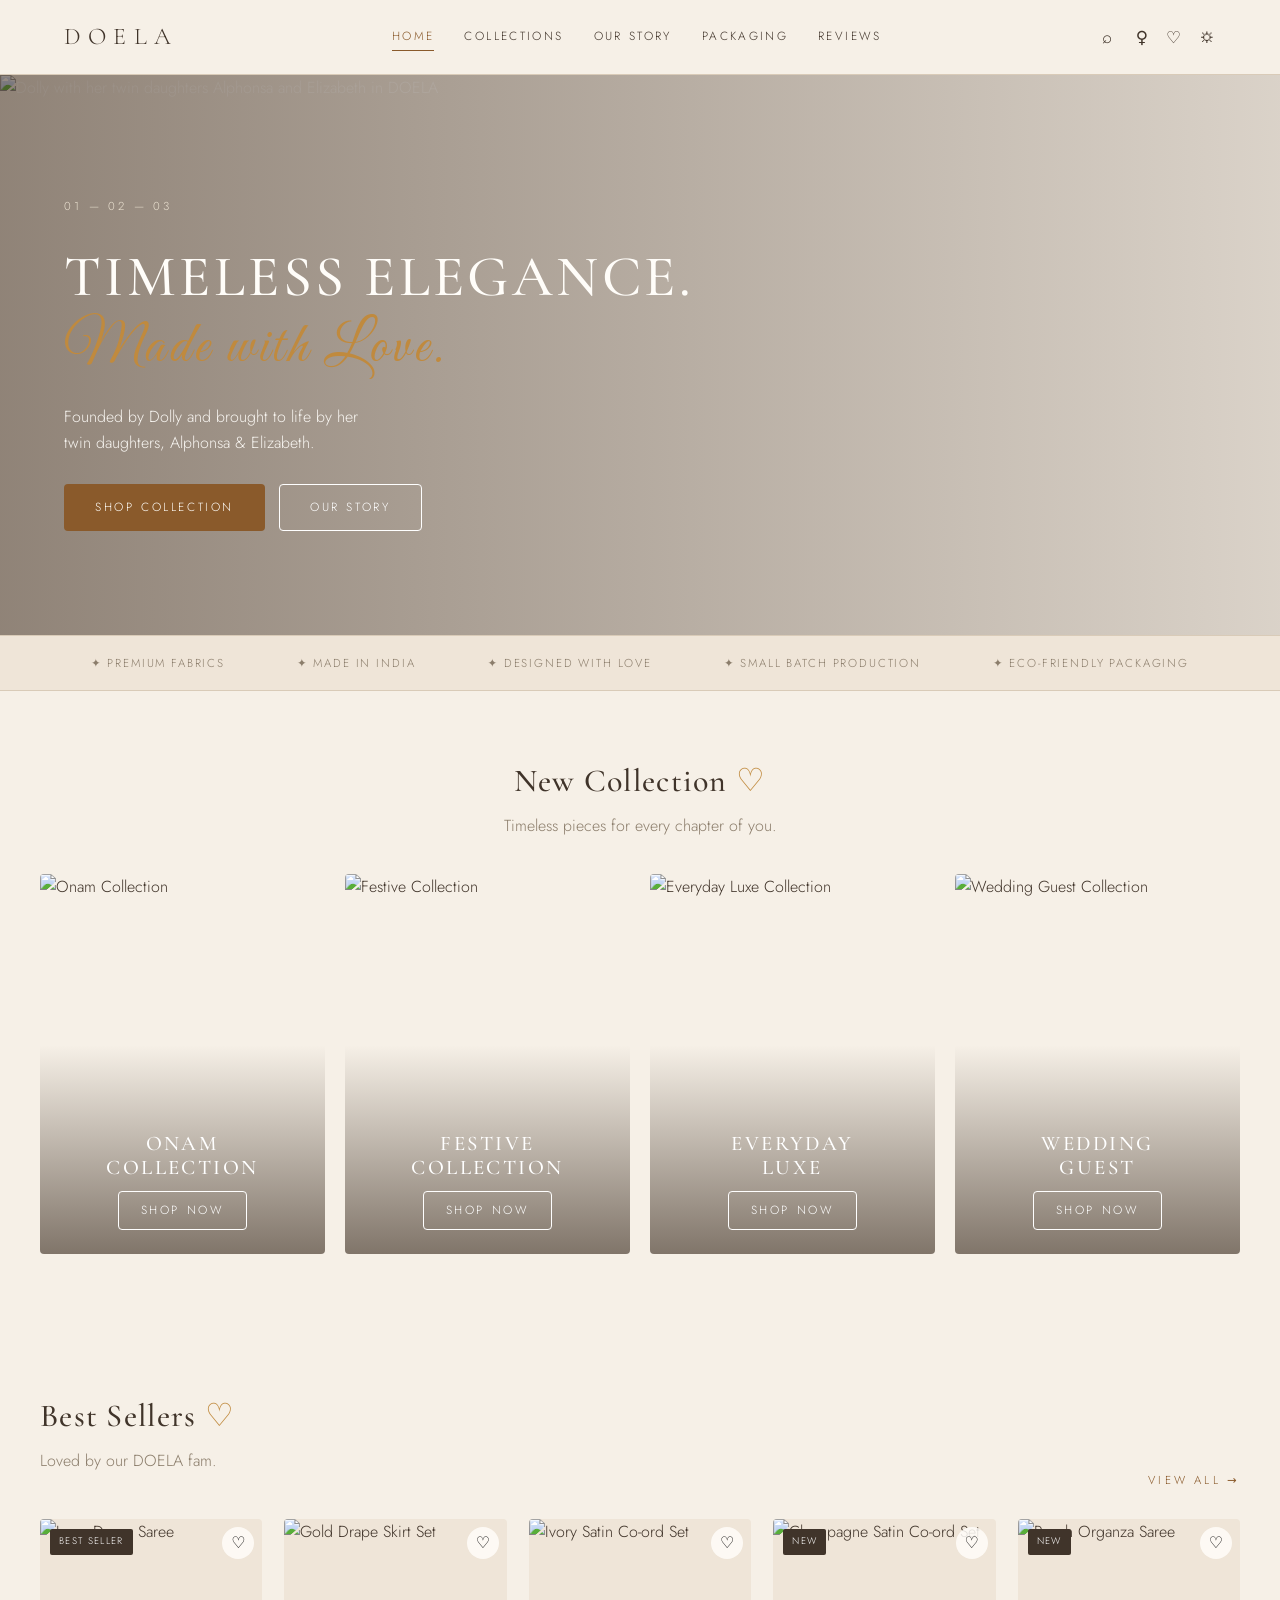
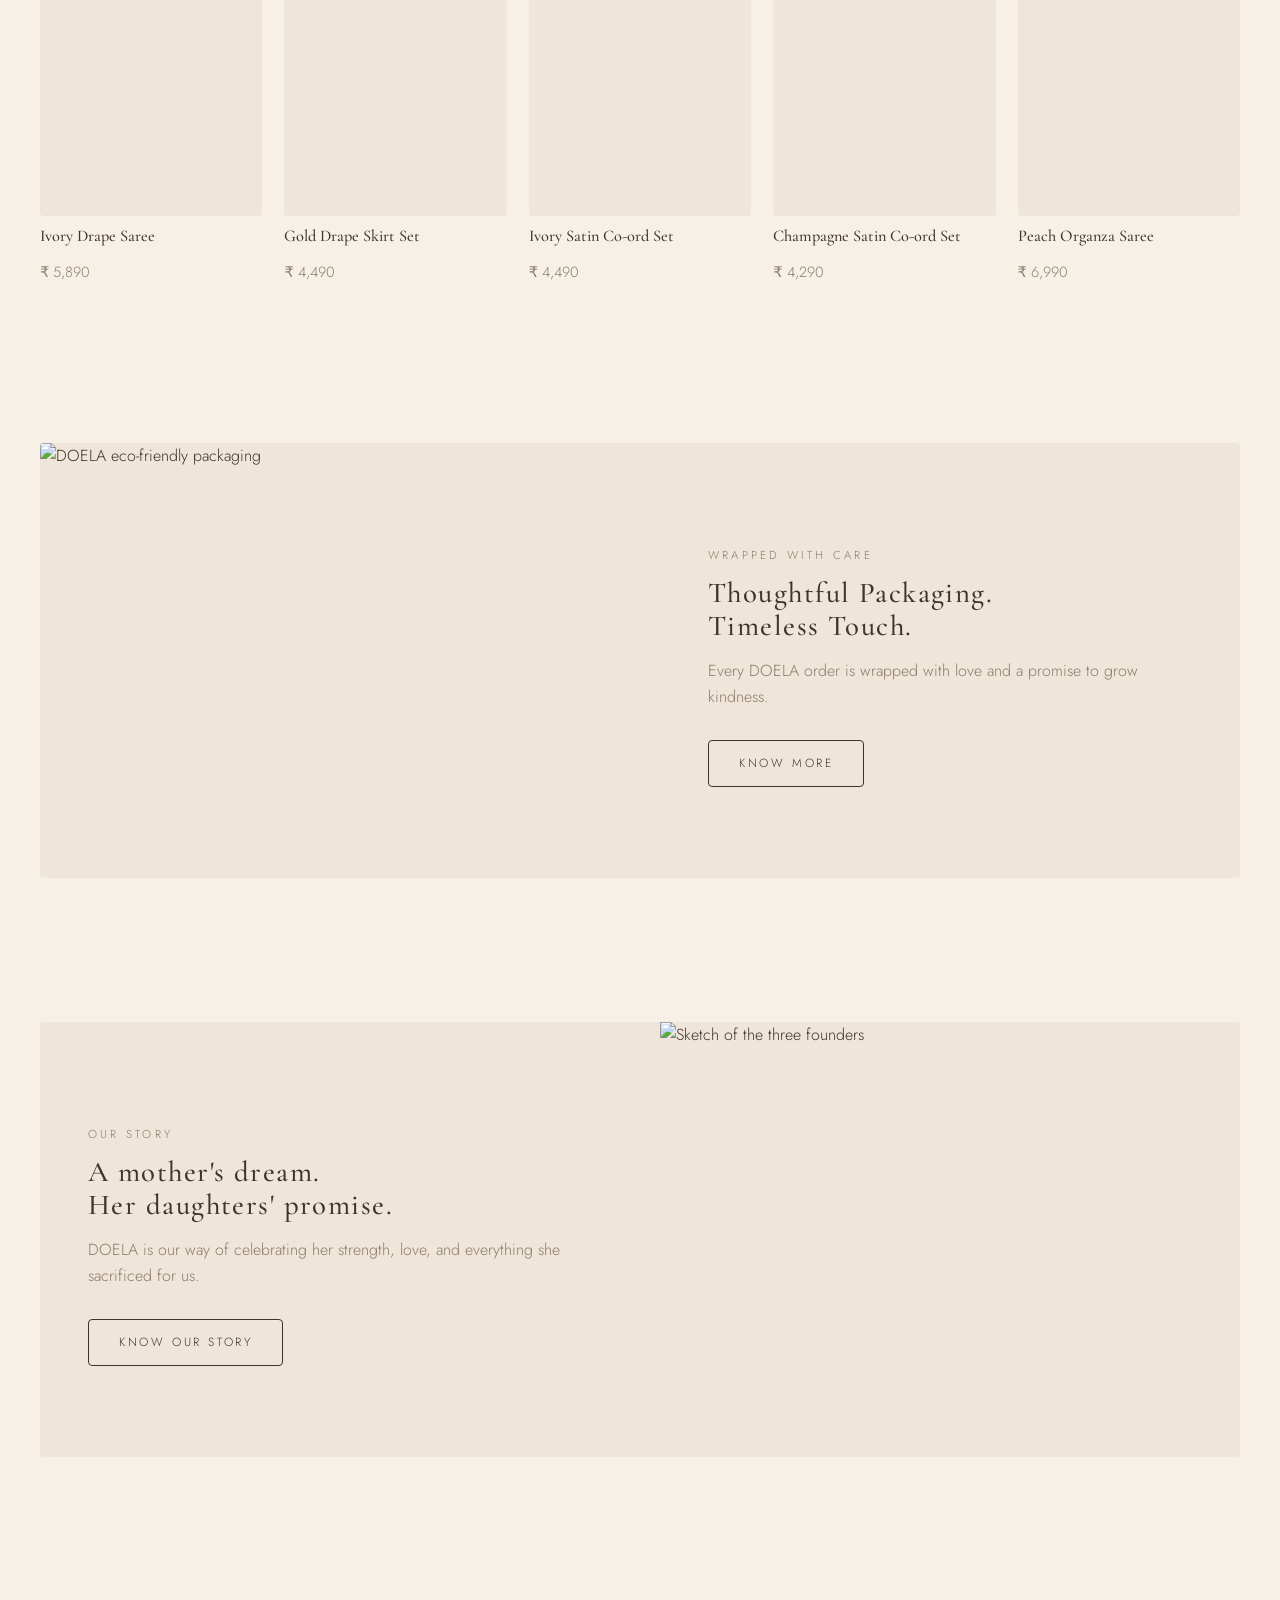
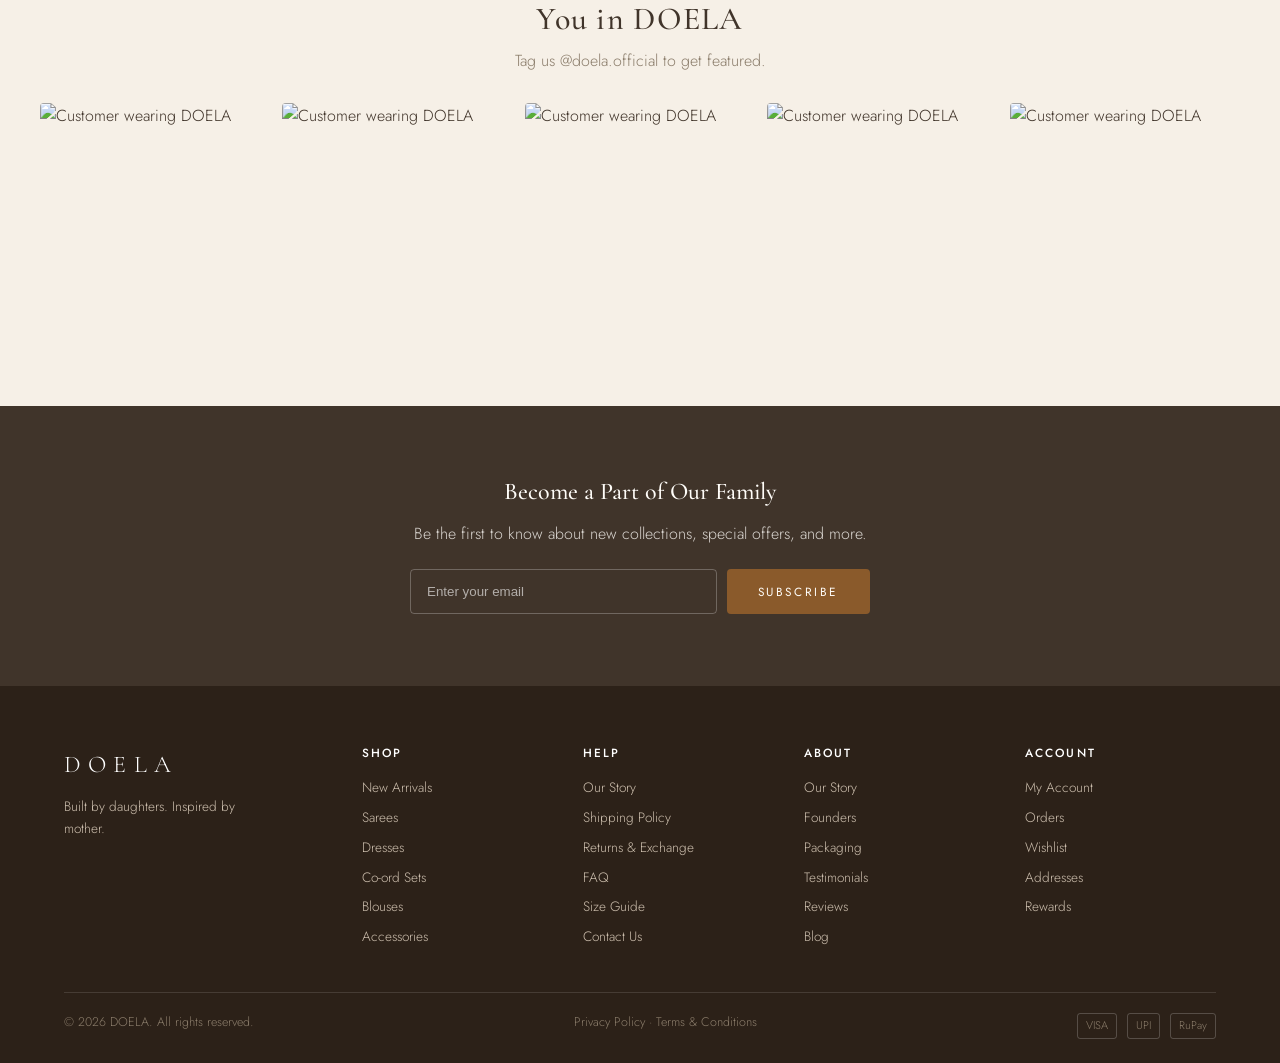
==== index.html @ 6ee06f78 "Add files via upload" ====
<!DOCTYPE html>
<html lang="en">
<head>
  <meta charset="UTF-8">
  <meta name="viewport" content="width=device-width, initial-scale=1.0">
  <title>DOELA — Timeless Elegance, Made with Love</title>
  <meta name="description" content="DOELA — timeless Indian ethnic wear, founded by Dolly and brought to life by her twin daughters. Premium fabrics, made in India, designed with love.">

  <link rel="preconnect" href="https://fonts.googleapis.com">
  <link rel="preconnect" href="https://fonts.gstatic.com" crossorigin>
  <link href="https://fonts.googleapis.com/css2?family=Cormorant+Garamond:wght@400;500;600&family=Great+Vibes&family=Jost:wght@300;400;500&display=swap" rel="stylesheet">

  <link rel="stylesheet" href="css/style.css">
</head>
<body>

  <!-- ============ HEADER ============ -->
  <header class="site-header">
    <div class="header-inner">
      <a href="index.html" class="logo">DOELA</a>

      <nav class="main-nav" id="mainNav">
        <a href="index.html" class="active">Home</a>
        <a href="collections.html">Collections</a>
        <a href="our-story.html">Our Story</a>
        <a href="packaging.html">Packaging</a>
        <a href="reviews.html">Reviews</a>
      </nav>

      <div class="header-icons">
        <button class="icon-btn" data-open-search aria-label="Search">⌕</button>
        <a href="#" class="icon-btn" aria-label="Account">♀</a>
        <a href="collections.html" class="icon-btn" aria-label="Wishlist">♡<span class="badge-count" id="wishCount">0</span></a>
        <a href="cart.html" class="icon-btn" aria-label="Cart">⛭<span class="badge-count" id="cartCount">0</span></a>
      </div>

      <button class="hamburger" id="hamburger" aria-label="Menu" aria-expanded="false">☰</button>
    </div>
  </header>

  <!-- ============ SEARCH OVERLAY ============ -->
  <div class="search-overlay" id="searchOverlay">
    <button class="search-close" aria-label="Close search">✕</button>
    <div class="search-box">
      <input type="search" placeholder="Search sarees, co-ords, dresses…" aria-label="Search products">
      <div class="search-results"></div>
    </div>
  </div>

  <main>
    <!-- ============ HERO ============ -->
    <section class="hero">
      <img class="hero-bg" src="images/hero/family.webp" alt="Dolly with her twin daughters Alphonsa and Elizabeth in DOELA">
      <div class="hero-content">
        <p class="eyebrow" style="color:#f3ead9">01 — 02 — 03</p>
        <h1>TIMELESS ELEGANCE.<br><span class="script">Made with Love.</span></h1>
        <p>Founded by Dolly and brought to life by her twin daughters, Alphonsa &amp; Elizabeth.</p>
        <div class="btn-row">
          <a href="collections.html" class="btn btn-primary">Shop Collection</a>
          <a href="our-story.html" class="btn btn-outline" style="color:#fff;border-color:#fff">Our Story</a>
        </div>
      </div>
    </section>

    <!-- ============ TRUST STRIP ============ -->
    <div class="trust-strip">
      <div class="container">
        <span class="trust-item">✦ Premium Fabrics</span>
        <span class="trust-item">✦ Made in India</span>
        <span class="trust-item">✦ Designed with Love</span>
        <span class="trust-item">✦ Small Batch Production</span>
        <span class="trust-item">✦ Eco-friendly Packaging</span>
      </div>
    </div>

    <!-- ============ NEW COLLECTION (4 cards) ============ -->
    <section class="section container">
      <h2 class="section-title">New Collection <span class="script">♡</span></h2>
      <p class="section-sub">Timeless pieces for every chapter of you.</p>

      <div class="collection-grid" style="margin-top:36px">
        <a class="collection-card" href="collections.html?cat=sarees">
          <img src="images/collections/onam.webp" alt="Onam Collection" loading="lazy">
          <div class="overlay"><h3>ONAM<br>COLLECTION</h3><span class="btn btn-outline" style="color:#fff;border-color:#fff;padding:9px 22px">Shop Now</span></div>
        </a>
        <a class="collection-card" href="collections.html?cat=dresses">
          <img src="images/collections/festive.webp" alt="Festive Collection" loading="lazy">
          <div class="overlay"><h3>FESTIVE<br>COLLECTION</h3><span class="btn btn-outline" style="color:#fff;border-color:#fff;padding:9px 22px">Shop Now</span></div>
        </a>
        <a class="collection-card" href="collections.html?cat=co-ord-sets">
          <img src="images/collections/everyday.webp" alt="Everyday Luxe Collection" loading="lazy">
          <div class="overlay"><h3>EVERYDAY<br>LUXE</h3><span class="btn btn-outline" style="color:#fff;border-color:#fff;padding:9px 22px">Shop Now</span></div>
        </a>
        <a class="collection-card" href="collections.html?cat=sarees">
          <img src="images/collections/wedding.webp" alt="Wedding Guest Collection" loading="lazy">
          <div class="overlay"><h3>WEDDING<br>GUEST</h3><span class="btn btn-outline" style="color:#fff;border-color:#fff;padding:9px 22px">Shop Now</span></div>
        </a>
      </div>
    </section>

    <!-- ============ BEST SELLERS (filled from PRODUCTS) ============ -->
    <section class="section container">
      <div style="display:flex;justify-content:space-between;align-items:flex-end;flex-wrap:wrap;gap:12px">
        <div>
          <h2 class="section-title" style="text-align:left">Best Sellers <span class="script">♡</span></h2>
          <p class="section-sub" style="text-align:left">Loved by our DOELA fam.</p>
        </div>
        <a href="collections.html" class="eyebrow" style="color:var(--brown)">View All →</a>
      </div>

      <div class="product-grid" id="bestSellers" style="margin-top:30px"><!-- filled by script below --></div>
    </section>

    <!-- ============ PACKAGING BANNER ============ -->
    <section class="section container">
      <div class="banner">
        <img src="images/story/packaging.webp" alt="DOELA eco-friendly packaging" loading="lazy">
        <div class="copy">
          <p class="eyebrow">Wrapped with care</p>
          <h2>Thoughtful Packaging.<br>Timeless Touch.</h2>
          <p style="color:var(--muted)">Every DOELA order is wrapped with love and a promise to grow kindness.</p>
          <a href="packaging.html" class="btn btn-outline" style="margin-top:14px">Know More</a>
        </div>
      </div>
    </section>

    <!-- ============ STORY TEASER ============ -->
    <section class="section container">
      <div class="banner" style="direction:rtl">
        <img src="images/story/founders-sketch.webp" alt="Sketch of the three founders" loading="lazy" style="direction:ltr">
        <div class="copy" style="direction:ltr">
          <p class="eyebrow">Our Story</p>
          <h2>A mother's dream.<br>Her daughters' promise.</h2>
          <p style="color:var(--muted)">DOELA is our way of celebrating her strength, love, and everything she sacrificed for us.</p>
          <a href="our-story.html" class="btn btn-outline" style="margin-top:14px">Know Our Story</a>
        </div>
      </div>
    </section>

    <!-- ============ UGC ROW ============ -->
    <section class="section container">
      <h2 class="section-title">You in DOELA</h2>
      <p class="section-sub">Tag us @doela.official to get featured.</p>
      <div class="ugc-row" style="margin-top:30px">
        <img src="images/ugc/1.webp" alt="Customer wearing DOELA" loading="lazy">
        <img src="images/ugc/2.webp" alt="Customer wearing DOELA" loading="lazy">
        <img src="images/ugc/3.webp" alt="Customer wearing DOELA" loading="lazy">
        <img src="images/ugc/4.webp" alt="Customer wearing DOELA" loading="lazy">
        <img src="images/ugc/5.webp" alt="Customer wearing DOELA" loading="lazy">
      </div>
    </section>

    <!-- ============ NEWSLETTER ============ -->
    <section class="newsletter section">
      <div class="container">
        <h2>Become a Part of Our Family</h2>
        <p style="opacity:.8">Be the first to know about new collections, special offers, and more.</p>
        <!-- Static-friendly: posts to Formspree's server, not yours. Replace YOUR_FORM_ID. -->
        <form action="https://formspree.io/f/YOUR_FORM_ID" method="POST">
          <input type="email" name="email" placeholder="Enter your email" required aria-label="Email address">
          <input type="hidden" name="_subject" value="New DOELA subscriber">
          <button type="submit" class="btn btn-primary">Subscribe</button>
        </form>
      </div>
    </section>
  </main>

  <!-- ============ FOOTER ============ -->
  <footer class="site-footer">
    <div class="container">
      <div class="footer-grid">
        <div class="footer-brand">
          <span class="logo">DOELA</span>
          <p style="margin-top:12px;font-size:.85rem;max-width:24ch">Built by daughters. Inspired by mother.</p>
        </div>
        <div>
          <h4>Shop</h4>
          <a href="collections.html">New Arrivals</a>
          <a href="collections.html?cat=sarees">Sarees</a>
          <a href="collections.html?cat=dresses">Dresses</a>
          <a href="collections.html?cat=co-ord-sets">Co-ord Sets</a>
          <a href="collections.html?cat=blouses">Blouses</a>
          <a href="collections.html?cat=accessories">Accessories</a>
        </div>
        <div>
          <h4>Help</h4>
          <a href="our-story.html">Our Story</a>
          <a href="packaging.html">Shipping Policy</a>
          <a href="#">Returns &amp; Exchange</a>
          <a href="#">FAQ</a>
          <a href="#">Size Guide</a>
          <a href="#">Contact Us</a>
        </div>
        <div>
          <h4>About</h4>
          <a href="our-story.html">Our Story</a>
          <a href="our-story.html">Founders</a>
          <a href="packaging.html">Packaging</a>
          <a href="#">Testimonials</a>
          <a href="reviews.html">Reviews</a>
          <a href="#">Blog</a>
        </div>
        <div>
          <h4>Account</h4>
          <a href="#">My Account</a>
          <a href="#">Orders</a>
          <a href="#">Wishlist</a>
          <a href="#">Addresses</a>
          <a href="#">Rewards</a>
        </div>
      </div>
      <div class="footer-bottom">
        <span>© 2026 DOELA. All rights reserved.</span>
        <span>Privacy Policy · Terms &amp; Conditions</span>
        <span class="pay-icons"><span>VISA</span><span>UPI</span><span>RuPay</span></span>
      </div>
    </div>
  </footer>

  <!-- ============ SCRIPTS (order matters: data -> utilities -> page) ============ -->
  <script defer src="js/store.js"></script>
  <script defer src="js/products.js"></script>
  <script defer src="js/main.js"></script>
  <script defer>
    /* Best Sellers: top 5 by review count, rendered into #bestSellers */
    document.addEventListener("DOMContentLoaded", () => {
      const wrap = document.getElementById("bestSellers");
      if (!wrap) return;

      const best = [...PRODUCTS].sort((a, b) => b.reviewCount - a.reviewCount).slice(0, 5);

      wrap.innerHTML = best.map(p => `
        <article class="card">
          <button class="wish" data-id="${p.id}" aria-label="Add to wishlist">♡</button>
          <a href="product.html?id=${p.id}">
            <div class="card-media">
              ${p.badge ? `<span class="badge">${p.badge}</span>` : ""}
              <img src="${p.img}" alt="${p.name}" loading="lazy">
            </div>
            <h3>${p.name}</h3>
            <p class="price">${formatPrice(p.price)}</p>
          </a>
        </article>`).join("");

      window.paintWishlistHearts();
    });
  </script>
</body>
</html>
---- css/style.css ----
/* ============================================================
   DOELA — stylesheet
   To rebrand: change only the :root values below.
   ============================================================ */

/* ---------- 1. Design tokens (edit these to change the whole look) ---------- */
:root{
  --bg:#f6f0e7;        /* page cream            */
  --panel:#efe5d8;     /* deeper cream          */
  --ink:#40342a;       /* near-black text       */
  --muted:#8b7d6b;     /* secondary text        */
  --brown:#8a5a2b;     /* primary button        */
  --brown-dark:#6f4620;/* button hover          */
  --gold:#c08a3e;      /* accent                */
  --line:#d9cbb8;      /* hairline borders      */
  --white:#fffdf9;

  --serif:"Cormorant Garamond", Georgia, serif;   /* headings        */
  --script:"Great Vibes", cursive;                /* "Made with Love"*/
  --sans:"Jost", system-ui, sans-serif;           /* body & labels   */

  --maxw:1200px;
  --radius:4px;
  --shadow:0 10px 30px rgba(64,52,42,.08);
}

/* ---------- 2. Reset & base ---------- */
*,*::before,*::after{ box-sizing:border-box; }
html{ scroll-behavior:smooth; }
body{
  margin:0; font-family:var(--sans); font-weight:300; color:var(--ink);
  background:var(--bg); line-height:1.6; -webkit-font-smoothing:antialiased;
}
img{ max-width:100%; display:block; }
a{ color:inherit; text-decoration:none; }
button{ font-family:inherit; cursor:pointer; }
h1,h2,h3,h4{ font-family:var(--serif); font-weight:500; line-height:1.15; margin:0 0 .4em; }
.container{ max-width:var(--maxw); margin-inline:auto; padding-inline:24px; }
.script{ font-family:var(--script); color:var(--gold); font-weight:400; }
.eyebrow{ font-size:.72rem; letter-spacing:.28em; text-transform:uppercase; color:var(--muted); }
.section{ padding:72px 0; }
.section-title{ text-align:center; font-size:2rem; letter-spacing:.04em; }
.section-sub{ text-align:center; color:var(--muted); margin-top:-.2em; }

/* ---------- 3. Buttons ---------- */
.btn{
  display:inline-block; border:1px solid transparent; border-radius:var(--radius);
  padding:13px 30px; font-size:.74rem; letter-spacing:.22em; text-transform:uppercase;
  transition:.25s; background:none; color:var(--ink);
}
.btn-primary{ background:var(--brown); color:var(--white); }
.btn-primary:hover{ background:var(--brown-dark); }
.btn-primary:disabled{ opacity:.5; cursor:not-allowed; }
.btn-outline{ border-color:var(--ink); }
.btn-outline:hover{ background:var(--ink); color:var(--white); }
.btn-block{ display:block; width:100%; text-align:center; }

/* ---------- 4. Header / nav ---------- */
.site-header{ position:sticky; top:0; z-index:50; background:var(--bg); border-bottom:1px solid var(--line); }
.header-inner{
  display:flex; align-items:center; justify-content:space-between;
  height:74px; max-width:var(--maxw); margin-inline:auto; padding-inline:24px;
}
.logo{ font-family:var(--serif); font-size:1.5rem; letter-spacing:.3em; }
.main-nav{ display:flex; gap:30px; }
.main-nav a{
  font-size:.74rem; letter-spacing:.2em; text-transform:uppercase; color:var(--ink);
  padding:4px 0; border-bottom:1px solid transparent; transition:.2s;
}
.main-nav a:hover, .main-nav a.active{ border-color:var(--brown); color:var(--brown); }
.header-icons{ display:flex; align-items:center; gap:18px; }
.icon-btn{ background:none; border:none; font-size:1.05rem; color:var(--ink); position:relative; }
.badge-count{
  position:absolute; top:-7px; right:-9px; background:var(--brown); color:#fff;
  font-size:.6rem; min-width:16px; height:16px; border-radius:50%;
  display:none; place-items:center; padding:0 4px;
}
.hamburger{ display:none; background:none; border:none; font-size:1.4rem; }

/* ---------- 5. Hero ---------- */
.hero{ position:relative; min-height:560px; display:grid; place-items:center; text-align:left; color:var(--white); overflow:hidden; }
.hero img.hero-bg{ position:absolute; inset:0; width:100%; height:100%; object-fit:cover; z-index:-2; }
.hero::after{ content:""; position:absolute; inset:0; background:linear-gradient(90deg, rgba(60,42,28,.55), rgba(60,42,28,.15)); z-index:-1; }
.hero-content{ max-width:var(--maxw); width:100%; padding:80px 24px; }
.hero h1{ font-size:clamp(2.4rem,5vw,3.6rem); letter-spacing:.06em; }
.hero p{ max-width:34ch; margin:18px 0 28px; opacity:.92; }
.hero .btn-row{ display:flex; gap:14px; flex-wrap:wrap; }

/* ---------- 6. Trust strip ---------- */
.trust-strip{ background:var(--panel); border-block:1px solid var(--line); }
.trust-strip .container{ display:flex; flex-wrap:wrap; justify-content:space-around; gap:18px; padding-block:18px; }
.trust-item{ display:flex; align-items:center; gap:9px; font-size:.72rem; letter-spacing:.16em; text-transform:uppercase; color:var(--muted); }

/* ---------- 7. Collection cards (home) ---------- */
.collection-grid{ display:grid; grid-template-columns:repeat(4,1fr); gap:20px; }
.collection-card{ position:relative; aspect-ratio:3/4; overflow:hidden; border-radius:var(--radius); }
.collection-card img{ width:100%; height:100%; object-fit:cover; transition:transform .5s; }
.collection-card:hover img{ transform:scale(1.05); }
.collection-card .overlay{
  position:absolute; inset:0; display:flex; flex-direction:column; align-items:center;
  justify-content:flex-end; gap:12px; padding:24px; text-align:center; color:#fff;
  background:linear-gradient(transparent 45%, rgba(50,35,22,.6));
}
.collection-card h3{ font-size:1.3rem; letter-spacing:.12em; margin:0; }

/* ---------- 8. Product cards & grid ---------- */
.product-grid{ display:grid; grid-template-columns:repeat(auto-fill,minmax(220px,1fr)); gap:26px 22px; }
.card{ position:relative; }
.card-media{ position:relative; aspect-ratio:3/4; overflow:hidden; border-radius:var(--radius); background:var(--panel); }
.card-media img{ width:100%; height:100%; object-fit:cover; transition:transform .5s; }
.card:hover .card-media img{ transform:scale(1.04); }
.card .badge{
  position:absolute; top:10px; left:10px; background:var(--ink); color:#fff;
  font-size:.6rem; letter-spacing:.14em; padding:5px 9px; border-radius:2px; z-index:2;
}
.card .wish{
  position:absolute; top:8px; right:8px; background:rgba(255,253,249,.85); border:none;
  width:32px; height:32px; border-radius:50%; font-size:1rem; line-height:1; z-index:2;
}
.card .wish.active{ color:#c0392b; }
.card h3{ font-size:1.02rem; margin:.7em 0 .15em; }
.card .price{ color:var(--muted); font-size:.92rem; }

/* ---------- 9. Collections page layout ---------- */
.shop-layout{ display:grid; grid-template-columns:240px 1fr; gap:40px; align-items:start; }
.filters h4{ font-family:var(--sans); font-size:.74rem; letter-spacing:.18em; text-transform:uppercase; margin:22px 0 10px; }
.filters label{ display:flex; align-items:center; gap:8px; font-size:.85rem; padding:3px 0; color:var(--ink); cursor:pointer; }
.filters .group{ border-bottom:1px solid var(--line); padding-bottom:8px; }
.swatches{ display:flex; gap:8px; flex-wrap:wrap; }
.swatch{ width:22px; height:22px; border-radius:50%; border:1px solid var(--line); cursor:pointer; }
.swatch.selected{ outline:2px solid var(--brown); outline-offset:2px; }
.shop-toolbar{ display:flex; justify-content:space-between; align-items:center; margin-bottom:22px; }
.shop-toolbar select{ padding:8px 12px; border:1px solid var(--line); background:var(--white); font-family:inherit; }
.pagination{ display:flex; gap:8px; justify-content:center; margin-top:40px; }
.pagination button{ border:1px solid var(--line); background:var(--white); padding:8px 14px; border-radius:var(--radius); }
.pagination button.active{ background:var(--brown); color:#fff; border-color:var(--brown); }
.pagination button:disabled{ opacity:.4; cursor:not-allowed; }

/* ---------- 10. Product page ---------- */
.product-layout{ display:grid; grid-template-columns:1.1fr 1fr; gap:48px; align-items:start; }
.gallery-main{ aspect-ratio:3/4; overflow:hidden; border-radius:var(--radius); background:var(--panel); }
.gallery-main img{ width:100%; height:100%; object-fit:cover; }
.gallery-thumbs{ display:flex; gap:10px; margin-top:12px; }
.gallery-thumbs img{ width:72px; height:90px; object-fit:cover; border-radius:var(--radius); cursor:pointer; opacity:.6; border:1px solid transparent; }
.gallery-thumbs img.active{ opacity:1; border-color:var(--brown); }
.product-info h1{ font-size:2rem; letter-spacing:.04em; }
.product-info .price{ font-size:1.2rem; color:var(--brown); margin:6px 0 18px; }
.stars{ color:var(--gold); letter-spacing:2px; }
.option-label{ font-size:.72rem; letter-spacing:.18em; text-transform:uppercase; margin:18px 0 8px; color:var(--muted); }
.size-options{ display:flex; gap:8px; flex-wrap:wrap; }
.size-options button{ border:1px solid var(--line); background:var(--white); padding:9px 15px; border-radius:var(--radius); font-size:.8rem; }
.size-options button.selected{ border-color:var(--brown); color:var(--brown); }
.qty{ display:inline-flex; border:1px solid var(--line); border-radius:var(--radius); }
.qty button{ border:none; background:none; padding:9px 14px; font-size:1rem; }
.qty span{ padding:9px 16px; }
.product-actions{ display:flex; flex-direction:column; gap:10px; margin-top:22px; }
details.accordion{ border-bottom:1px solid var(--line); }
details.accordion summary{ padding:16px 0; cursor:pointer; font-size:.78rem; letter-spacing:.16em; text-transform:uppercase; list-style:none; display:flex; justify-content:space-between; }
details.accordion summary::-webkit-details-marker{ display:none; }
details.accordion[open] summary{ color:var(--brown); }
.related-grid{ margin-top:14px; }

/* ---------- 11. Story page ---------- */
.story-hero{ text-align:center; padding:90px 24px; background:var(--panel); }
.story-hero h1{ font-size:2.4rem; }
.founders{ display:grid; grid-template-columns:repeat(3,1fr); gap:30px; margin-top:40px; }
.founder{ text-align:center; }
.founder img{ aspect-ratio:1; object-fit:cover; border-radius:50%; width:160px; margin:0 auto 14px; }
.founder .role{ font-size:.72rem; letter-spacing:.18em; text-transform:uppercase; color:var(--muted); }
.founder .sign{ font-family:var(--script); font-size:1.6rem; color:var(--gold); }

/* ---------- 12. Banners ---------- */
.banner{ display:grid; grid-template-columns:1fr 1fr; align-items:center; gap:40px; background:var(--panel); border-radius:var(--radius); overflow:hidden; }
.banner img{ width:100%; height:100%; object-fit:cover; aspect-ratio:4/3; }
.banner .copy{ padding:48px; }
.banner h2{ font-size:1.8rem; letter-spacing:.05em; }

/* ---------- 13. UGC row ---------- */
.ugc-row{ display:grid; grid-template-columns:repeat(5,1fr); gap:12px; }
.ugc-row img{ aspect-ratio:1; object-fit:cover; border-radius:var(--radius); }

/* ---------- 14. Newsletter ---------- */
.newsletter{ background:var(--ink); color:var(--white); text-align:center; }
.newsletter h2{ color:var(--white); }
.newsletter form{ display:flex; gap:10px; justify-content:center; max-width:460px; margin:22px auto 0; flex-wrap:wrap; }
.newsletter input[type=email]{ flex:1; min-width:220px; padding:13px 16px; border:1px solid rgba(255,255,255,.25); background:transparent; color:#fff; border-radius:var(--radius); }
.newsletter input::placeholder{ color:rgba(255,255,255,.6); }

/* ---------- 15. Footer ---------- */
.site-footer{ background:#2c2118; color:#cdbfae; padding:60px 0 24px; }
.footer-grid{ display:grid; grid-template-columns:1.4fr repeat(4,1fr); gap:30px; }
.site-footer h4{ color:#fff; font-family:var(--sans); font-size:.74rem; letter-spacing:.18em; text-transform:uppercase; margin-bottom:14px; }
.site-footer a{ display:block; font-size:.85rem; padding:4px 0; color:#cdbfae; }
.site-footer a:hover{ color:#fff; }
.footer-brand .logo{ color:#fff; }
.footer-bottom{ display:flex; justify-content:space-between; flex-wrap:wrap; gap:12px; border-top:1px solid rgba(255,255,255,.12); margin-top:40px; padding-top:20px; font-size:.78rem; color:#8b7d6b; }
.pay-icons{ display:flex; gap:10px; }
.pay-icons span{ border:1px solid rgba(255,255,255,.2); padding:3px 8px; border-radius:3px; font-size:.7rem; }

/* ---------- 16. Search overlay ---------- */
.search-overlay{ position:fixed; inset:0; background:rgba(44,33,24,.92); z-index:100; display:none; place-items:start center; padding-top:18vh; }
.search-overlay.open{ display:grid; }
.search-box{ width:min(560px,90vw); }
.search-box input{ width:100%; padding:16px 0; background:transparent; border:none; border-bottom:1px solid rgba(255,255,255,.4); color:#fff; font-family:var(--serif); font-size:1.6rem; }
.search-box input:focus{ outline:none; }
.search-results a{ display:block; padding:12px 0; color:#e9dcc9; border-bottom:1px solid rgba(255,255,255,.08); }
.search-close{ position:absolute; top:24px; right:28px; background:none; border:none; color:#fff; font-size:1.6rem; }

/* ---------- 17. Toast popup ---------- */
.toast{ position:fixed; bottom:24px; left:50%; transform:translateX(-50%) translateY(20px); background:var(--ink); color:#fff; padding:13px 22px; border-radius:var(--radius); opacity:0; pointer-events:none; transition:.3s; z-index:200; font-size:.85rem; }
.toast.show{ opacity:1; transform:translateX(-50%) translateY(0); }

/* ---------- 18. Responsive (tablet & mobile) ---------- */
@media (max-width: 900px){
  .collection-grid{ grid-template-columns:repeat(2,1fr); }
  .shop-layout{ grid-template-columns:1fr; }
  .product-layout{ grid-template-columns:1fr; }
  .banner{ grid-template-columns:1fr; }
  .founders{ grid-template-columns:1fr; }
  .footer-grid{ grid-template-columns:1fr 1fr; }
  .ugc-row{ grid-template-columns:repeat(3,1fr); }
}
@media (max-width: 640px){
  .main-nav{
    position:fixed; inset:74px 0 auto 0; background:var(--bg); flex-direction:column;
    gap:0; padding:10px 24px 20px; border-bottom:1px solid var(--line);
    transform:translateY(-130%); transition:transform .3s; box-shadow:var(--shadow);
  }
  .main-nav.open{ transform:translateY(0); }
  .main-nav a{ padding:12px 0; border-bottom:1px solid var(--line); }
  .hamburger{ display:block; }
  .section{ padding:48px 0; }
  .collection-grid{ grid-template-columns:1fr 1fr; gap:12px; }
  .footer-grid{ grid-template-columns:1fr; }
}
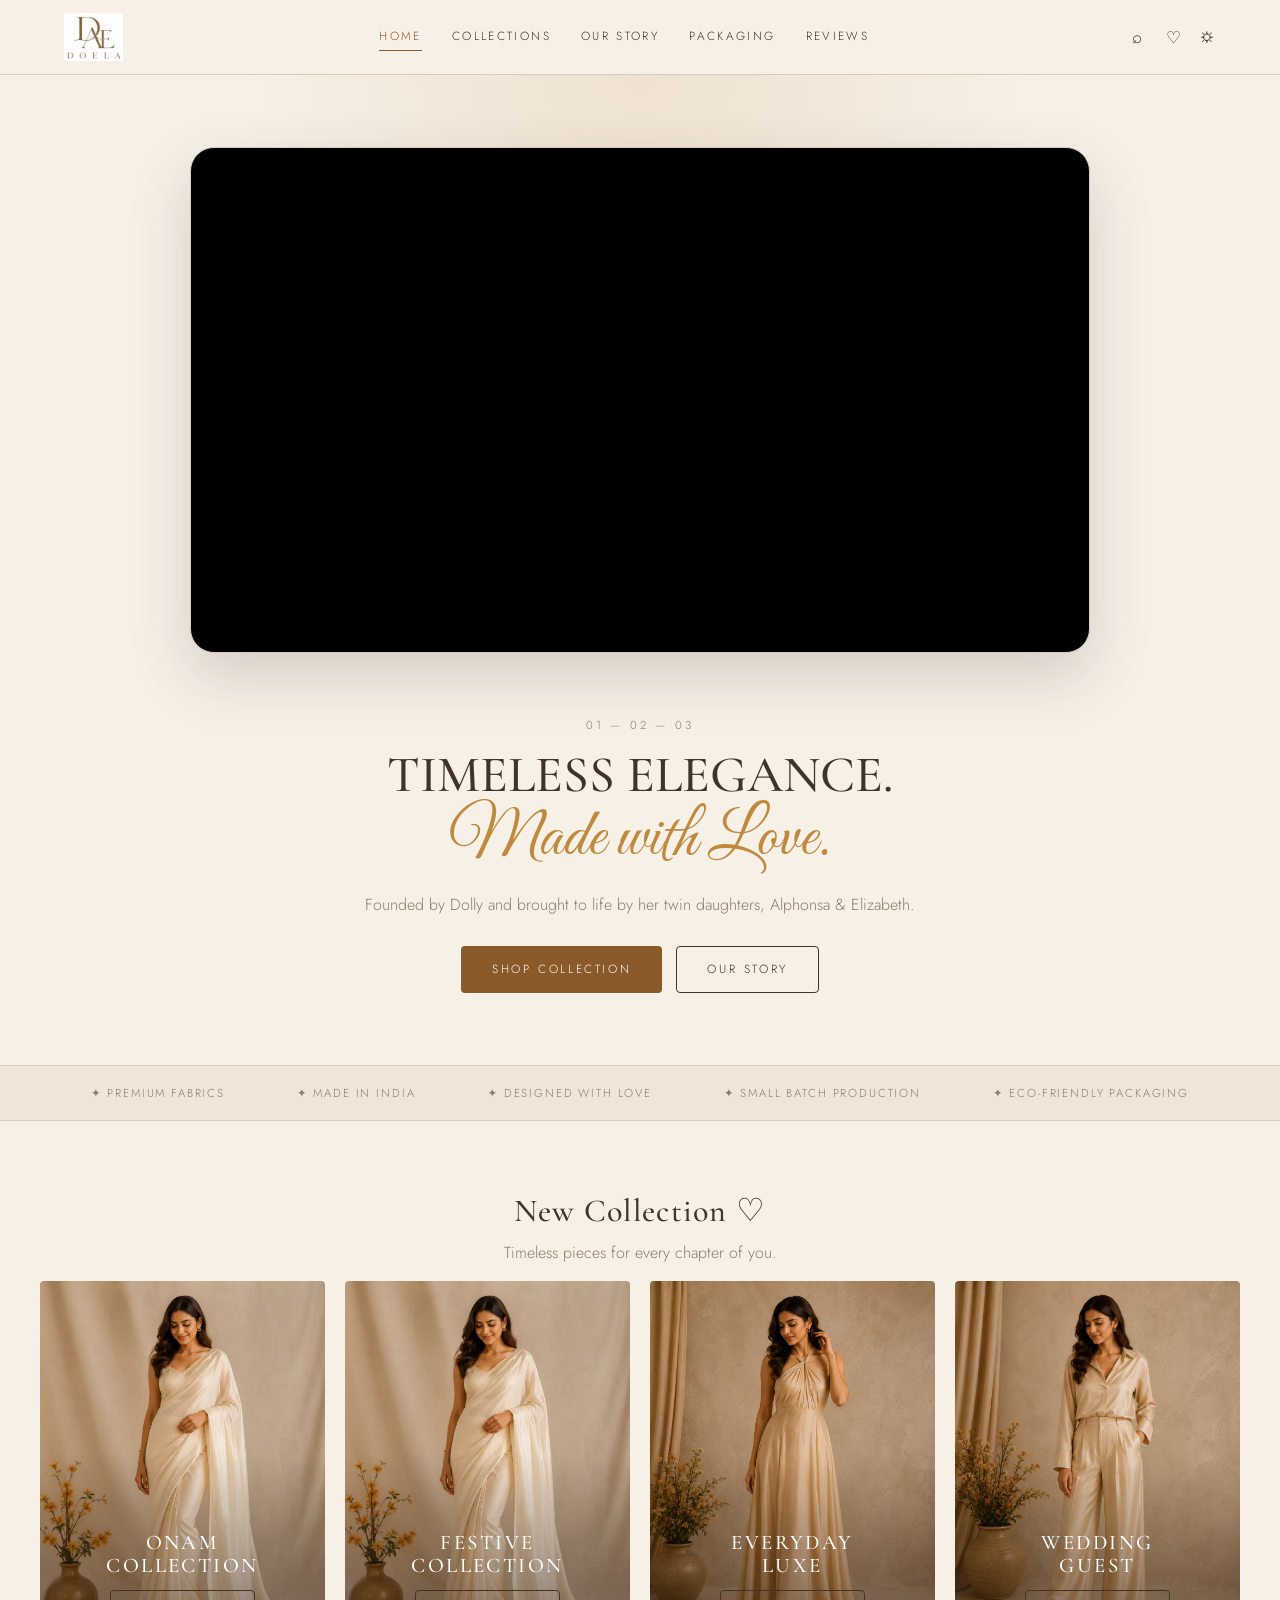
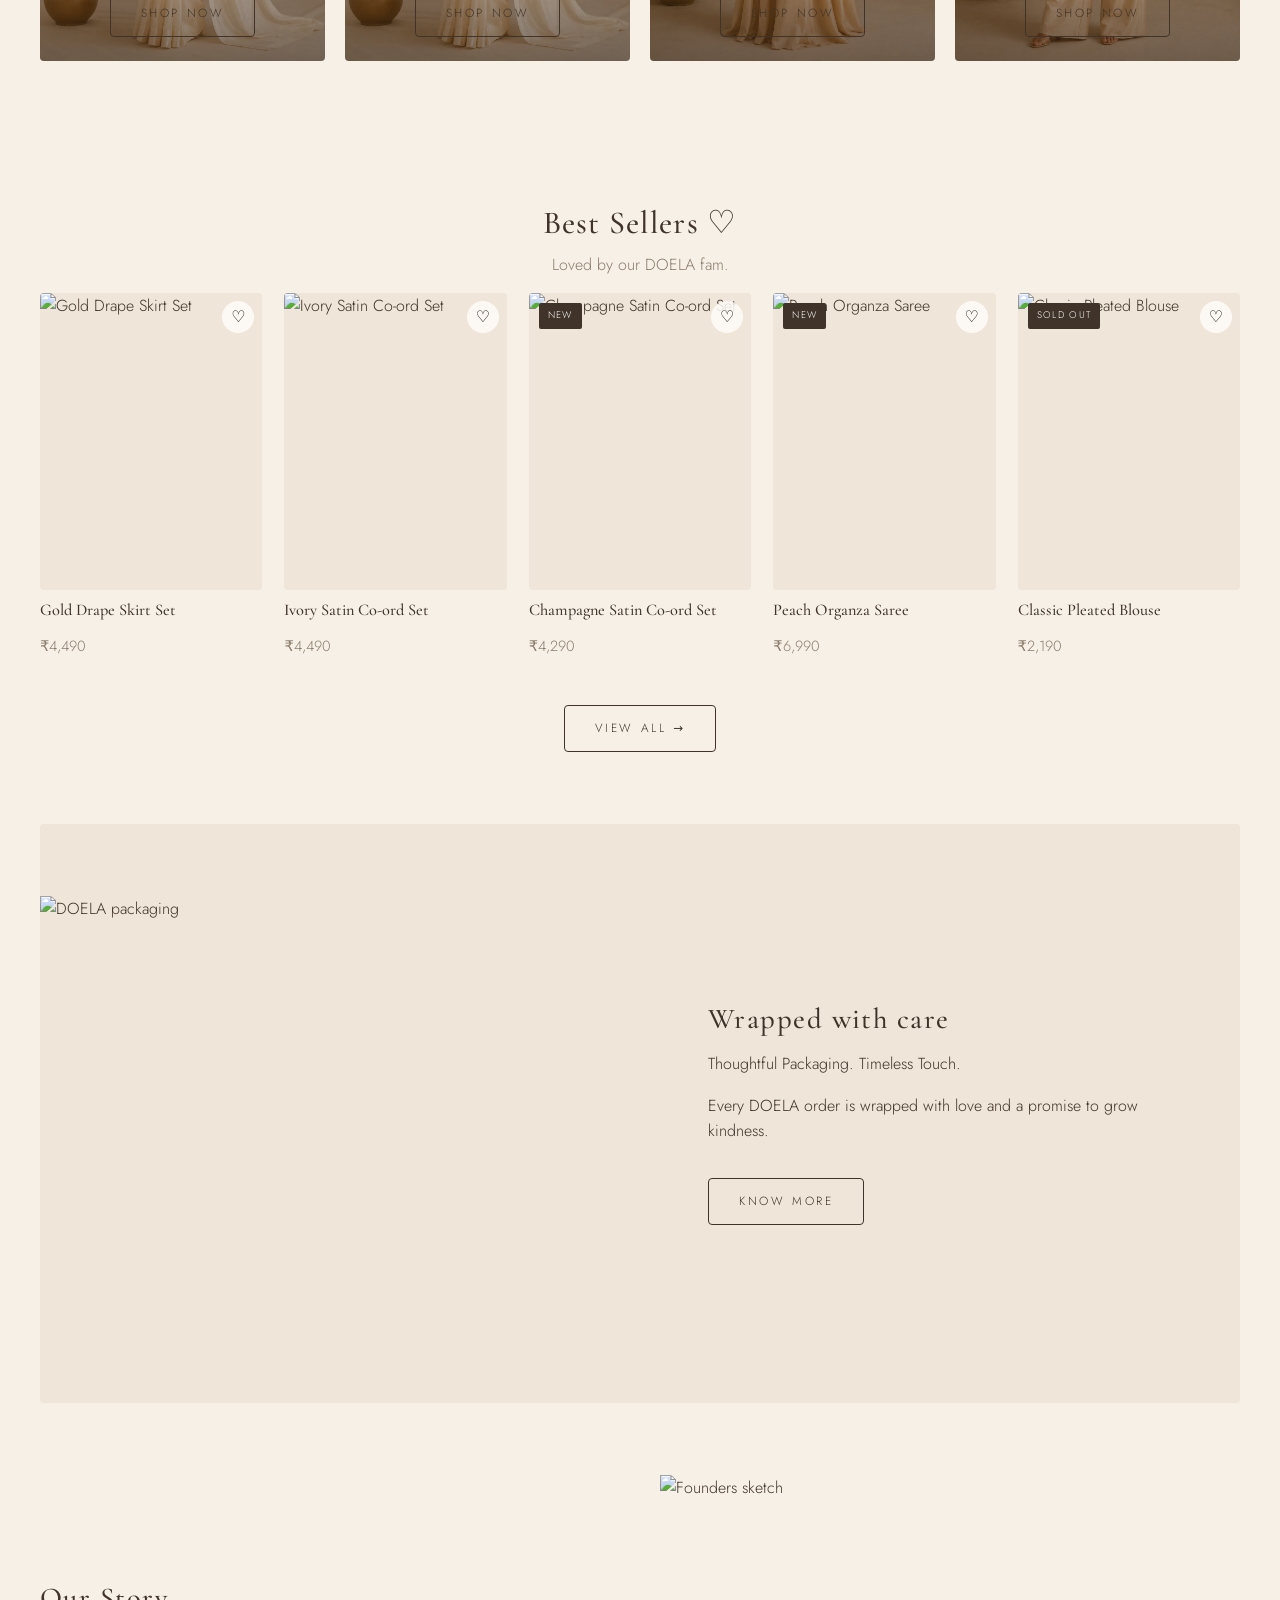
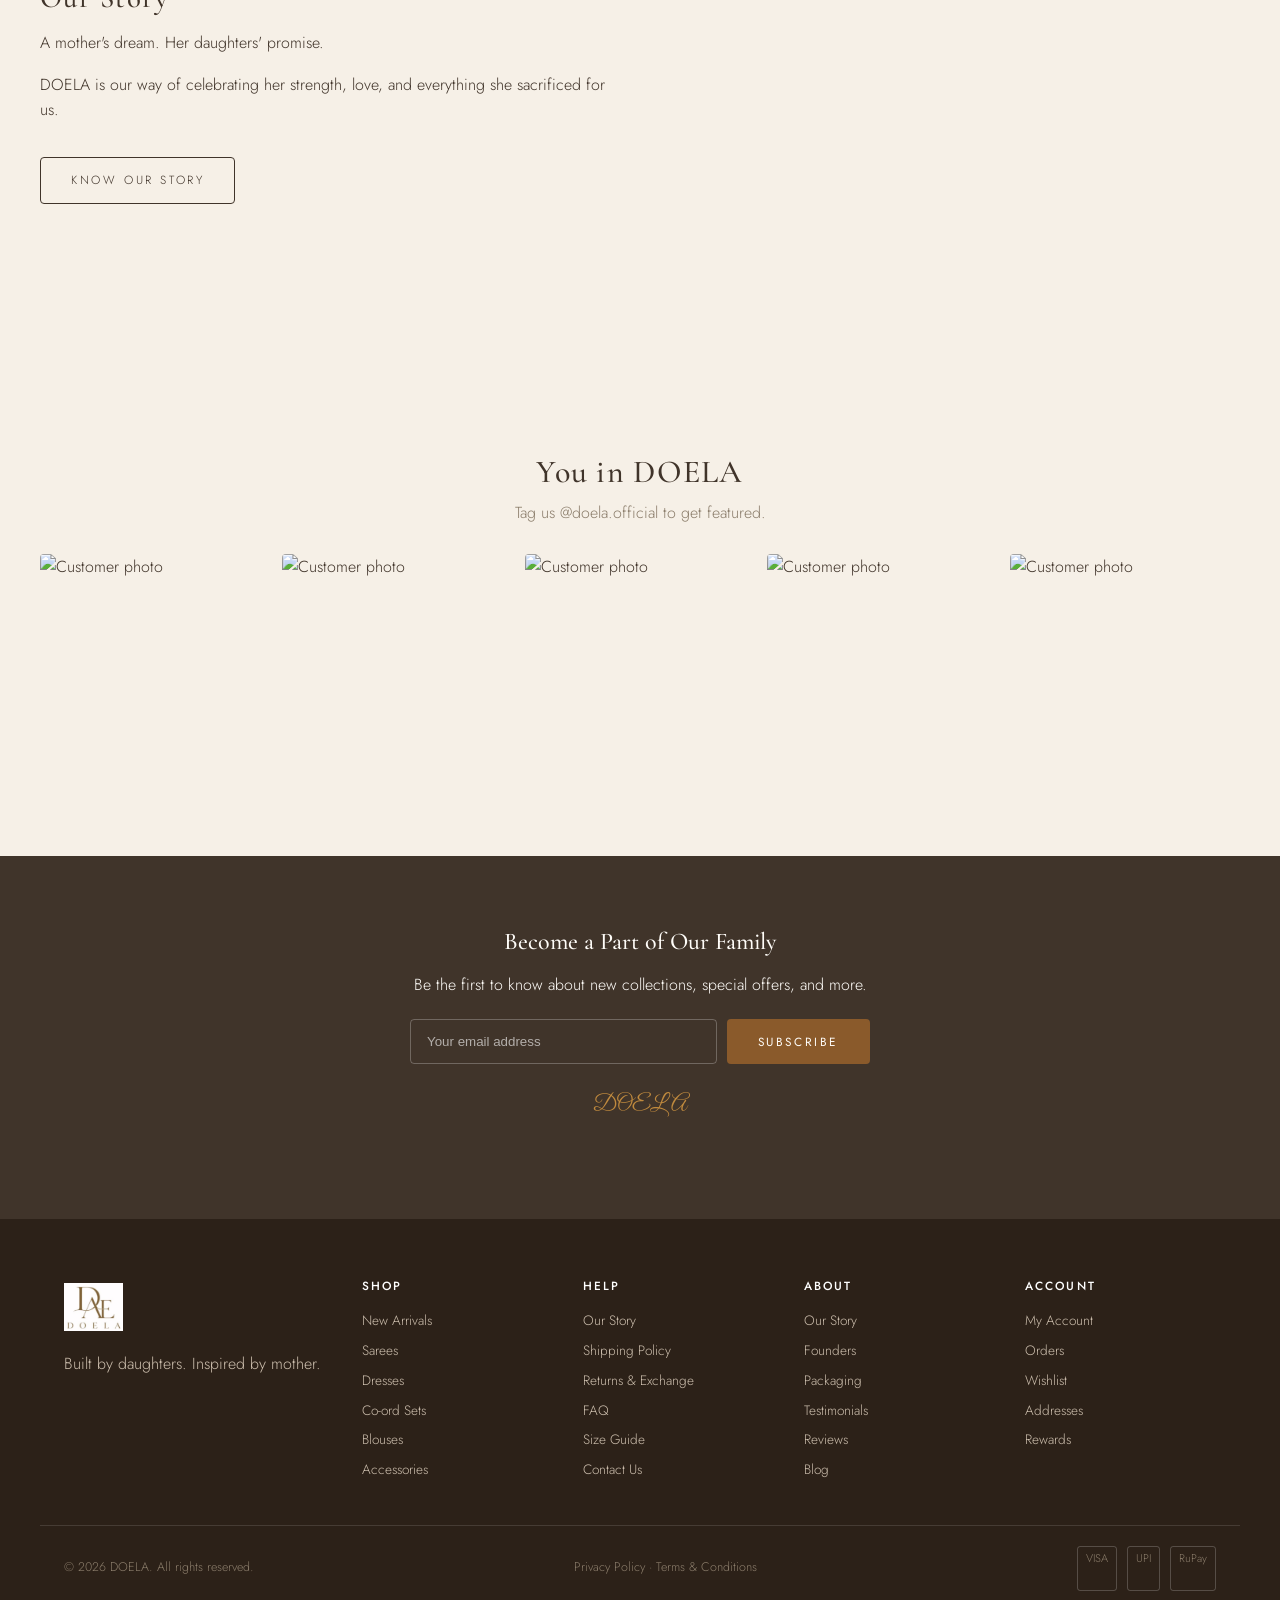
==== commit 3c21bd18: "Add files via upload" ====
--- a/index.html
+++ b/index.html
@@ -1,69 +1,79 @@
 <!DOCTYPE html>
 <html lang="en">
 <head>
-  <meta charset="UTF-8">
-  <meta name="viewport" content="width=device-width, initial-scale=1.0">
+  <meta charset="UTF-8" />
+  <meta name="viewport" content="width=device-width, initial-scale=1.0" />
   <title>DOELA — Timeless Elegance, Made with Love</title>
-  <meta name="description" content="DOELA — timeless Indian ethnic wear, founded by Dolly and brought to life by her twin daughters. Premium fabrics, made in India, designed with love.">
-
-  <link rel="preconnect" href="https://fonts.googleapis.com">
-  <link rel="preconnect" href="https://fonts.gstatic.com" crossorigin>
-  <link href="https://fonts.googleapis.com/css2?family=Cormorant+Garamond:wght@400;500;600&family=Great+Vibes&family=Jost:wght@300;400;500&display=swap" rel="stylesheet">
-
-  <link rel="stylesheet" href="css/style.css">
+  <link rel="preconnect" href="https://fonts.googleapis.com" />
+  <link rel="preconnect" href="https://fonts.gstatic.com" crossorigin />
+  <link href="https://fonts.googleapis.com/css2?family=Cormorant+Garamond:wght@400;500;600&family=Great+Vibes&family=Jost:wght@300;400;500&display=swap" rel="stylesheet" />
+  <link rel="stylesheet" href="css/style.css" />
 </head>
 <body>
 
-  <!-- ============ HEADER ============ -->
+  <!-- HEADER -->
   <header class="site-header">
-    <div class="header-inner">
-      <a href="index.html" class="logo">DOELA</a>
-
-      <nav class="main-nav" id="mainNav">
+    <div class="container header-inner">
+      <a href="index.html" class="logo" aria-label="DOELA Home">
+        <img src="images/logo.png" alt="DOELA" />
+      </a>
+      <nav class="main-nav">
         <a href="index.html" class="active">Home</a>
         <a href="collections.html">Collections</a>
         <a href="our-story.html">Our Story</a>
         <a href="packaging.html">Packaging</a>
         <a href="reviews.html">Reviews</a>
       </nav>
-
       <div class="header-icons">
         <button class="icon-btn" data-open-search aria-label="Search">⌕</button>
-        <a href="#" class="icon-btn" aria-label="Account">♀</a>
-        <a href="collections.html" class="icon-btn" aria-label="Wishlist">♡<span class="badge-count" id="wishCount">0</span></a>
-        <a href="cart.html" class="icon-btn" aria-label="Cart">⛭<span class="badge-count" id="cartCount">0</span></a>
-      </div>
-
-      <button class="hamburger" id="hamburger" aria-label="Menu" aria-expanded="false">☰</button>
+        <a href="collections.html" class="icon-btn" aria-label="Wishlist">♡<span id="wishCount" class="badge-count">0</span></a>
+        <a href="cart.html" class="icon-btn" aria-label="Cart">⛭<span id="cartCount" class="badge-count">0</span></a>
+        <button id="hamburger" class="hamburger" aria-label="Menu">☰</button>
+      </div>
     </div>
   </header>
 
-  <!-- ============ SEARCH OVERLAY ============ -->
-  <div class="search-overlay" id="searchOverlay">
-    <button class="search-close" aria-label="Close search">✕</button>
+  <!-- SEARCH OVERLAY -->
+  <div id="searchOverlay" class="search-overlay">
+    <button class="search-close" data-close-search aria-label="Close search">✕</button>
     <div class="search-box">
-      <input type="search" placeholder="Search sarees, co-ords, dresses…" aria-label="Search products">
-      <div class="search-results"></div>
+      <input type="search" id="searchInput" placeholder="Search sarees, dresses…" autocomplete="off" />
+      <div id="searchResults" class="search-results"></div>
     </div>
   </div>
 
   <main>
-    <!-- ============ HERO ============ -->
-    <section class="hero">
-      <img class="hero-bg" src="images/hero/family.webp" alt="Dolly with her twin daughters Alphonsa and Elizabeth in DOELA">
-      <div class="hero-content">
-        <p class="eyebrow" style="color:#f3ead9">01 — 02 — 03</p>
-        <h1>TIMELESS ELEGANCE.<br><span class="script">Made with Love.</span></h1>
-        <p>Founded by Dolly and brought to life by her twin daughters, Alphonsa &amp; Elizabeth.</p>
-        <div class="btn-row">
+    <!-- RESPONSIVE VIDEO HERO: landscape desktop / portrait mobile + unmute on mobile -->
+    <section class="home-hero-video" aria-label="DOELA hero video">
+      <div class="home-hero-video-frame">
+        <video
+          id="doelaHeroVideo"
+          class="home-hero-video-player"
+          autoplay
+          muted
+          playsinline
+          loop
+          preload="metadata"
+          poster="images/hero/family.webp"
+        >
+          <source id="doelaHeroSource" src="videos/home-hero-portrait.mp4" type="video/mp4">
+          Your browser does not support the video tag.
+        </video>
+        <button id="doelaHeroSoundBtn" class="hero-unmute-btn" type="button" aria-pressed="false">🔊 Tap for sound</button>
+      </div>
+      <div class="home-hero-video-copy">
+        <p class="eyebrow">01 — 02 — 03</p>
+        <h1>TIMELESS ELEGANCE.<br /><span class="script">Made with Love.</span></h1>
+        <p class="subtitle">Founded by Dolly and brought to life by her twin daughters, Alphonsa &amp; Elizabeth.</p>
+        <div class="hero-btns">
           <a href="collections.html" class="btn btn-primary">Shop Collection</a>
-          <a href="our-story.html" class="btn btn-outline" style="color:#fff;border-color:#fff">Our Story</a>
+          <a href="our-story.html" class="btn btn-outline">Our Story</a>
         </div>
       </div>
     </section>
 
-    <!-- ============ TRUST STRIP ============ -->
-    <div class="trust-strip">
+    <!-- TRUST STRIP -->
+    <section class="trust-strip">
       <div class="container">
         <span class="trust-item">✦ Premium Fabrics</span>
         <span class="trust-item">✦ Made in India</span>
@@ -71,179 +81,222 @@
         <span class="trust-item">✦ Small Batch Production</span>
         <span class="trust-item">✦ Eco-friendly Packaging</span>
       </div>
-    </div>
-
-    <!-- ============ NEW COLLECTION (4 cards) ============ -->
-    <section class="section container">
-      <h2 class="section-title">New Collection <span class="script">♡</span></h2>
+    </section>
+
+    <!-- COLLECTION CARDS -->
+    <section class="container section">
+      <h2 class="section-title">New Collection ♡</h2>
       <p class="section-sub">Timeless pieces for every chapter of you.</p>
-
-      <div class="collection-grid" style="margin-top:36px">
-        <a class="collection-card" href="collections.html?cat=sarees">
-          <img src="images/collections/onam.webp" alt="Onam Collection" loading="lazy">
-          <div class="overlay"><h3>ONAM<br>COLLECTION</h3><span class="btn btn-outline" style="color:#fff;border-color:#fff;padding:9px 22px">Shop Now</span></div>
-        </a>
-        <a class="collection-card" href="collections.html?cat=dresses">
-          <img src="images/collections/festive.webp" alt="Festive Collection" loading="lazy">
-          <div class="overlay"><h3>FESTIVE<br>COLLECTION</h3><span class="btn btn-outline" style="color:#fff;border-color:#fff;padding:9px 22px">Shop Now</span></div>
-        </a>
-        <a class="collection-card" href="collections.html?cat=co-ord-sets">
-          <img src="images/collections/everyday.webp" alt="Everyday Luxe Collection" loading="lazy">
-          <div class="overlay"><h3>EVERYDAY<br>LUXE</h3><span class="btn btn-outline" style="color:#fff;border-color:#fff;padding:9px 22px">Shop Now</span></div>
-        </a>
-        <a class="collection-card" href="collections.html?cat=sarees">
-          <img src="images/collections/wedding.webp" alt="Wedding Guest Collection" loading="lazy">
-          <div class="overlay"><h3>WEDDING<br>GUEST</h3><span class="btn btn-outline" style="color:#fff;border-color:#fff;padding:9px 22px">Shop Now</span></div>
-        </a>
-      </div>
-    </section>
-
-    <!-- ============ BEST SELLERS (filled from PRODUCTS) ============ -->
-    <section class="section container">
-      <div style="display:flex;justify-content:space-between;align-items:flex-end;flex-wrap:wrap;gap:12px">
-        <div>
-          <h2 class="section-title" style="text-align:left">Best Sellers <span class="script">♡</span></h2>
-          <p class="section-sub" style="text-align:left">Loved by our DOELA fam.</p>
-        </div>
-        <a href="collections.html" class="eyebrow" style="color:var(--brown)">View All →</a>
-      </div>
-
-      <div class="product-grid" id="bestSellers" style="margin-top:30px"><!-- filled by script below --></div>
-    </section>
-
-    <!-- ============ PACKAGING BANNER ============ -->
-    <section class="section container">
-      <div class="banner">
-        <img src="images/story/packaging.webp" alt="DOELA eco-friendly packaging" loading="lazy">
-        <div class="copy">
-          <p class="eyebrow">Wrapped with care</p>
-          <h2>Thoughtful Packaging.<br>Timeless Touch.</h2>
-          <p style="color:var(--muted)">Every DOELA order is wrapped with love and a promise to grow kindness.</p>
-          <a href="packaging.html" class="btn btn-outline" style="margin-top:14px">Know More</a>
-        </div>
-      </div>
-    </section>
-
-    <!-- ============ STORY TEASER ============ -->
-    <section class="section container">
-      <div class="banner" style="direction:rtl">
-        <img src="images/story/founders-sketch.webp" alt="Sketch of the three founders" loading="lazy" style="direction:ltr">
-        <div class="copy" style="direction:ltr">
-          <p class="eyebrow">Our Story</p>
-          <h2>A mother's dream.<br>Her daughters' promise.</h2>
-          <p style="color:var(--muted)">DOELA is our way of celebrating her strength, love, and everything she sacrificed for us.</p>
-          <a href="our-story.html" class="btn btn-outline" style="margin-top:14px">Know Our Story</a>
-        </div>
-      </div>
-    </section>
-
-    <!-- ============ UGC ROW ============ -->
-    <section class="section container">
+      <div class="collection-grid">
+        <a href="collections.html?cat=onam" class="collection-card">
+          <img src="images/collections/onam.webp" alt="Onam Collection" loading="lazy" />
+          <div class="overlay"><h3>ONAM<br/>COLLECTION</h3><span class="btn btn-outline">Shop Now</span></div>
+        </a>
+        <a href="collections.html?cat=festive" class="collection-card">
+          <img src="images/collections/festive.webp" alt="Festive Collection" loading="lazy" />
+          <div class="overlay"><h3>FESTIVE<br/>COLLECTION</h3><span class="btn btn-outline">Shop Now</span></div>
+        </a>
+        <a href="collections.html?cat=everyday" class="collection-card">
+          <img src="images/collections/everyday.webp" alt="Everyday Luxe" loading="lazy" />
+          <div class="overlay"><h3>EVERYDAY<br/>LUXE</h3><span class="btn btn-outline">Shop Now</span></div>
+        </a>
+        <a href="collections.html?cat=wedding" class="collection-card">
+          <img src="images/collections/wedding.webp" alt="Wedding Guest" loading="lazy" />
+          <div class="overlay"><h3>WEDDING<br/>GUEST</h3><span class="btn btn-outline">Shop Now</span></div>
+        </a>
+      </div>
+    </section>
+
+    <!-- BEST SELLERS -->
+    <section class="container section" id="bestSellers">
+      <h2 class="section-title">Best Sellers ♡</h2>
+      <p class="section-sub">Loved by our DOELA fam.</p>
+      <div class="product-grid" id="bestSellerGrid"></div>
+      <div style="text-align:center;margin-top:32px;"><a href="collections.html" class="btn btn-outline">View All →</a></div>
+    </section>
+
+    <!-- PACKAGING BANNER -->
+    <section class="banner container section">
+      <img src="images/story/packaging.webp" alt="DOELA packaging" loading="lazy" />
+      <div class="copy">
+        <h2>Wrapped with care</h2>
+        <p>Thoughtful Packaging. Timeless Touch.</p>
+        <p>Every DOELA order is wrapped with love and a promise to grow kindness.</p>
+        <a href="packaging.html" class="btn btn-outline" style="margin-top:18px;">Know More</a>
+      </div>
+    </section>
+
+    <!-- STORY TEASER -->
+    <section class="banner container section" style="background:transparent;">
+      <div class="copy" style="padding:0;">
+        <h2>Our Story</h2>
+        <p>A mother's dream. Her daughters' promise.</p>
+        <p>DOELA is our way of celebrating her strength, love, and everything she sacrificed for us.</p>
+        <a href="our-story.html" class="btn btn-outline" style="margin-top:18px;">Know Our Story</a>
+      </div>
+      <img src="images/story/founders-sketch.webp" alt="Founders sketch" loading="lazy" />
+    </section>
+
+    <!-- UGC ROW -->
+    <section class="container section">
       <h2 class="section-title">You in DOELA</h2>
       <p class="section-sub">Tag us @doela.official to get featured.</p>
-      <div class="ugc-row" style="margin-top:30px">
-        <img src="images/ugc/1.webp" alt="Customer wearing DOELA" loading="lazy">
-        <img src="images/ugc/2.webp" alt="Customer wearing DOELA" loading="lazy">
-        <img src="images/ugc/3.webp" alt="Customer wearing DOELA" loading="lazy">
-        <img src="images/ugc/4.webp" alt="Customer wearing DOELA" loading="lazy">
-        <img src="images/ugc/5.webp" alt="Customer wearing DOELA" loading="lazy">
-      </div>
-    </section>
-
-    <!-- ============ NEWSLETTER ============ -->
+      <div class="ugc-row" style="margin-top:28px;">
+        <img src="images/ugc/1.webp" alt="Customer photo" loading="lazy" />
+        <img src="images/ugc/2.webp" alt="Customer photo" loading="lazy" />
+        <img src="images/ugc/3.webp" alt="Customer photo" loading="lazy" />
+        <img src="images/ugc/4.webp" alt="Customer photo" loading="lazy" />
+        <img src="images/ugc/5.webp" alt="Customer photo" loading="lazy" />
+      </div>
+    </section>
+
+    <!-- NEWSLETTER -->
     <section class="newsletter section">
       <div class="container">
         <h2>Become a Part of Our Family</h2>
-        <p style="opacity:.8">Be the first to know about new collections, special offers, and more.</p>
-        <!-- Static-friendly: posts to Formspree's server, not yours. Replace YOUR_FORM_ID. -->
-        <form action="https://formspree.io/f/YOUR_FORM_ID" method="POST">
-          <input type="email" name="email" placeholder="Enter your email" required aria-label="Email address">
-          <input type="hidden" name="_subject" value="New DOELA subscriber">
+        <p>Be the first to know about new collections, special offers, and more.</p>
+        <form action="https://formspree.io/f/YOUR_FORM_ID" method="POST" class="newsletter-form">
+          <input type="email" name="email" placeholder="Your email address" required />
           <button type="submit" class="btn btn-primary">Subscribe</button>
         </form>
+        <p class="script" style="margin-top:24px;font-size:1.4rem;">DOELA</p>
       </div>
     </section>
   </main>
 
-  <!-- ============ FOOTER ============ -->
+  <!-- FOOTER (same image logo as Packaging page) -->
   <footer class="site-footer">
-    <div class="container">
-      <div class="footer-grid">
-        <div class="footer-brand">
-          <span class="logo">DOELA</span>
-          <p style="margin-top:12px;font-size:.85rem;max-width:24ch">Built by daughters. Inspired by mother.</p>
-        </div>
-        <div>
-          <h4>Shop</h4>
-          <a href="collections.html">New Arrivals</a>
-          <a href="collections.html?cat=sarees">Sarees</a>
-          <a href="collections.html?cat=dresses">Dresses</a>
-          <a href="collections.html?cat=co-ord-sets">Co-ord Sets</a>
-          <a href="collections.html?cat=blouses">Blouses</a>
-          <a href="collections.html?cat=accessories">Accessories</a>
-        </div>
-        <div>
-          <h4>Help</h4>
-          <a href="our-story.html">Our Story</a>
-          <a href="packaging.html">Shipping Policy</a>
-          <a href="#">Returns &amp; Exchange</a>
-          <a href="#">FAQ</a>
-          <a href="#">Size Guide</a>
-          <a href="#">Contact Us</a>
-        </div>
-        <div>
-          <h4>About</h4>
-          <a href="our-story.html">Our Story</a>
-          <a href="our-story.html">Founders</a>
-          <a href="packaging.html">Packaging</a>
-          <a href="#">Testimonials</a>
-          <a href="reviews.html">Reviews</a>
-          <a href="#">Blog</a>
-        </div>
-        <div>
-          <h4>Account</h4>
-          <a href="#">My Account</a>
-          <a href="#">Orders</a>
-          <a href="#">Wishlist</a>
-          <a href="#">Addresses</a>
-          <a href="#">Rewards</a>
-        </div>
-      </div>
-      <div class="footer-bottom">
-        <span>© 2026 DOELA. All rights reserved.</span>
-        <span>Privacy Policy · Terms &amp; Conditions</span>
-        <span class="pay-icons"><span>VISA</span><span>UPI</span><span>RuPay</span></span>
-      </div>
+    <div class="container footer-grid">
+      <div class="footer-brand">
+        <a href="index.html" class="logo" aria-label="DOELA Home">
+          <img src="images/logo.png" alt="DOELA" />
+        </a>
+        <p>Built by daughters. Inspired by mother.</p>
+      </div>
+      <div>
+        <h4>Shop</h4>
+        <a href="collections.html">New Arrivals</a>
+        <a href="collections.html?cat=sarees">Sarees</a>
+        <a href="collections.html?cat=dresses">Dresses</a>
+        <a href="collections.html?cat=co-ord-sets">Co-ord Sets</a>
+        <a href="collections.html?cat=blouses">Blouses</a>
+        <a href="collections.html?cat=accessories">Accessories</a>
+      </div>
+      <div>
+        <h4>Help</h4>
+        <a href="our-story.html">Our Story</a>
+        <a href="packaging.html">Shipping Policy</a>
+        <a href="#">Returns &amp; Exchange</a>
+        <a href="#">FAQ</a>
+        <a href="#">Size Guide</a>
+        <a href="#">Contact Us</a>
+      </div>
+      <div>
+        <h4>About</h4>
+        <a href="our-story.html">Our Story</a>
+        <a href="our-story.html">Founders</a>
+        <a href="packaging.html">Packaging</a>
+        <a href="#">Testimonials</a>
+        <a href="reviews.html">Reviews</a>
+        <a href="#">Blog</a>
+      </div>
+      <div>
+        <h4>Account</h4>
+        <a href="#">My Account</a>
+        <a href="#">Orders</a>
+        <a href="#">Wishlist</a>
+        <a href="#">Addresses</a>
+        <a href="#">Rewards</a>
+      </div>
+    </div>
+    <div class="container footer-bottom">
+      <p>© 2026 DOELA. All rights reserved.</p>
+      <p>Privacy Policy · Terms &amp; Conditions</p>
+      <div class="pay-icons"><span>VISA</span><span>UPI</span><span>RuPay</span></div>
     </div>
   </footer>
 
-  <!-- ============ SCRIPTS (order matters: data -> utilities -> page) ============ -->
+  <!-- SCRIPTS (order per handbook section 2) -->
   <script defer src="js/store.js"></script>
   <script defer src="js/products.js"></script>
   <script defer src="js/main.js"></script>
-  <script defer>
-    /* Best Sellers: top 5 by review count, rendered into #bestSellers */
-    document.addEventListener("DOMContentLoaded", () => {
-      const wrap = document.getElementById("bestSellers");
-      if (!wrap) return;
-
-      const best = [...PRODUCTS].sort((a, b) => b.reviewCount - a.reviewCount).slice(0, 5);
-
-      wrap.innerHTML = best.map(p => `
-        <article class="card">
-          <button class="wish" data-id="${p.id}" aria-label="Add to wishlist">♡</button>
-          <a href="product.html?id=${p.id}">
-            <div class="card-media">
-              ${p.badge ? `<span class="badge">${p.badge}</span>` : ""}
-              <img src="${p.img}" alt="${p.name}" loading="lazy">
-            </div>
-            <h3>${p.name}</h3>
-            <p class="price">${formatPrice(p.price)}</p>
-          </a>
-        </article>`).join("");
-
-      window.paintWishlistHearts();
+
+  <!-- BEST SELLERS (per handbook appendix C) -->
+  <script>
+    document.addEventListener("DOMContentLoaded", function () {
+      if (typeof PRODUCTS === "undefined") return;
+      var grid = document.getElementById("bestSellerGrid");
+      if (!grid) return;
+      var best = PRODUCTS.slice().sort(function (a, b) { return b.reviewCount - a.reviewCount; }).slice(0, 5);
+      best.forEach(function (p) {
+        var card = document.createElement("article");
+        card.className = "card";
+        card.innerHTML = '<a href="product.html?id=' + p.id + '">' +
+          '<div class="card-media">' +
+            (p.badge ? '<span class="badge">' + p.badge + '</span>' : '') +
+            '<button class="wish" data-id="' + p.id + '" aria-label="Add to wishlist">♡</button>' +
+            '<img src="' + p.img + '" alt="' + p.name + '" loading="lazy" />' +
+          '</div>' +
+          '<h3>' + p.name + '</h3>' +
+          '<p class="price">₹' + p.price.toLocaleString("en-IN") + '</p>' +
+        '</a>';
+        grid.appendChild(card);
+      });
+      if (typeof paintWishlistHearts === "function") paintWishlistHearts();
     });
+  </script>
+
+  <!-- RESPONSIVE HERO VIDEO + UNMUTE TOGGLE -->
+  <script>
+    (function () {
+      var video = document.getElementById("doelaHeroVideo");
+      var source = document.getElementById("doelaHeroSource");
+      var btn = document.getElementById("doelaHeroSoundBtn");
+      if (!video || !source || !btn) return;
+
+      var PORTRAIT = "videos/home-hero-portrait.mp4";
+      var LANDSCAPE = "videos/home-hero-landscape.mp4";
+      var BREAKPOINT = 768;
+
+      function setSource() {
+        var wantLandscape = window.innerWidth >= BREAKPOINT;
+        var newSrc = wantLandscape ? LANDSCAPE : PORTRAIT;
+        if (source.getAttribute("src") !== newSrc) {
+          var wasPlaying = !video.paused;
+          var currentTime = video.currentTime;
+          var wasMuted = video.muted;
+          source.setAttribute("src", newSrc);
+          video.load();
+          if (wasPlaying) {
+            video.currentTime = currentTime;
+            video.play().catch(function () {});
+          }
+          video.muted = wasMuted;
+          btn.textContent = wasMuted ? "🔊 Tap for sound" : "🔇 Mute";
+          btn.setAttribute("aria-pressed", wasMuted ? "false" : "true");
+        }
+      }
+
+      setSource();
+      var resizeTimer;
+      window.addEventListener("resize", function () {
+        clearTimeout(resizeTimer);
+        resizeTimer = setTimeout(setSource, 150);
+      });
+
+      btn.addEventListener("click", function () {
+        if (video.muted) {
+          video.muted = false;
+          video.play().catch(function () {});
+          btn.textContent = "🔇 Mute";
+          btn.setAttribute("aria-pressed", "true");
+        } else {
+          video.muted = true;
+          btn.textContent = "🔊 Tap for sound";
+          btn.setAttribute("aria-pressed", "false");
+        }
+      });
+    })();
   </script>
 </body>
 </html>
--- a/css/style.css
+++ b/css/style.css
@@ -1,235 +1,800 @@
 /* ============================================================
-   DOELA — stylesheet
-   To rebrand: change only the :root values below.
-   ============================================================ */
+DOELA — stylesheet
+To rebrand: change only the :root values below.
+============================================================ */
 
 /* ---------- 1. Design tokens (edit these to change the whole look) ---------- */
-:root{
-  --bg:#f6f0e7;        /* page cream            */
-  --panel:#efe5d8;     /* deeper cream          */
-  --ink:#40342a;       /* near-black text       */
-  --muted:#8b7d6b;     /* secondary text        */
-  --brown:#8a5a2b;     /* primary button        */
-  --brown-dark:#6f4620;/* button hover          */
-  --gold:#c08a3e;      /* accent                */
-  --line:#d9cbb8;      /* hairline borders      */
-  --white:#fffdf9;
-
-  --serif:"Cormorant Garamond", Georgia, serif;   /* headings        */
-  --script:"Great Vibes", cursive;                /* "Made with Love"*/
-  --sans:"Jost", system-ui, sans-serif;           /* body & labels   */
-
-  --maxw:1200px;
-  --radius:4px;
-  --shadow:0 10px 30px rgba(64,52,42,.08);
+:root {
+  --bg: #f6f0e7;        /* page cream            */
+  --panel: #efe5d8;     /* deeper cream          */
+  --ink: #40342a;       /* near-black text       */
+  --muted: #8b7d6b;     /* secondary text        */
+  --brown: #8a5a2b;     /* primary button        */
+  --brown-dark: #6f4620;/* button hover          */
+  --gold: #c08a3e;      /* accent                */
+  --line: #d9cbb8;      /* hairline borders      */
+  --white: #fffdf9;
+  --serif: "Cormorant Garamond", Georgia, serif;   /* headings        */
+  --script: "Great Vibes", cursive;                /* "Made with Love"*/
+  --sans: "Jost", system-ui, sans-serif;           /* body & labels   */
+  --maxw: 1200px;
+  --radius: 4px;
+  --shadow: 0 10px 30px rgba(64, 52, 42, .08);
 }
 
 /* ---------- 2. Reset & base ---------- */
-*,*::before,*::after{ box-sizing:border-box; }
-html{ scroll-behavior:smooth; }
-body{
-  margin:0; font-family:var(--sans); font-weight:300; color:var(--ink);
-  background:var(--bg); line-height:1.6; -webkit-font-smoothing:antialiased;
-}
-img{ max-width:100%; display:block; }
-a{ color:inherit; text-decoration:none; }
-button{ font-family:inherit; cursor:pointer; }
-h1,h2,h3,h4{ font-family:var(--serif); font-weight:500; line-height:1.15; margin:0 0 .4em; }
-.container{ max-width:var(--maxw); margin-inline:auto; padding-inline:24px; }
-.script{ font-family:var(--script); color:var(--gold); font-weight:400; }
-.eyebrow{ font-size:.72rem; letter-spacing:.28em; text-transform:uppercase; color:var(--muted); }
-.section{ padding:72px 0; }
-.section-title{ text-align:center; font-size:2rem; letter-spacing:.04em; }
-.section-sub{ text-align:center; color:var(--muted); margin-top:-.2em; }
+*, ::before, ::after { box-sizing: border-box; }
+html { scroll-behavior: smooth; }
+body {
+  margin: 0;
+  font-family: var(--sans);
+  font-weight: 300;
+  color: var(--ink);
+  background: var(--bg);
+  line-height: 1.6;
+  -webkit-font-smoothing: antialiased;
+}
+img { max-width: 100%; display: block; }
+a { color: inherit; text-decoration: none; }
+button { font-family: inherit; cursor: pointer; }
+h1, h2, h3, h4 {
+  font-family: var(--serif);
+  font-weight: 500;
+  line-height: 1.15;
+  margin: 0 0 .4em;
+}
+.container {
+  max-width: var(--maxw);
+  margin-inline: auto;
+  padding-inline: 24px;
+}
+.script { font-family: var(--script); color: var(--gold); font-weight: 400; }
+.eyebrow {
+  font-size: .72rem;
+  letter-spacing: .28em;
+  text-transform: uppercase;
+  color: var(--muted);
+}
+.section { padding: 72px 0; }
+.section-title { text-align: center; font-size: 2rem; letter-spacing: .04em; }
+.section-sub { text-align: center; color: var(--muted); margin-top: -.2em; }
 
 /* ---------- 3. Buttons ---------- */
-.btn{
-  display:inline-block; border:1px solid transparent; border-radius:var(--radius);
-  padding:13px 30px; font-size:.74rem; letter-spacing:.22em; text-transform:uppercase;
-  transition:.25s; background:none; color:var(--ink);
-}
-.btn-primary{ background:var(--brown); color:var(--white); }
-.btn-primary:hover{ background:var(--brown-dark); }
-.btn-primary:disabled{ opacity:.5; cursor:not-allowed; }
-.btn-outline{ border-color:var(--ink); }
-.btn-outline:hover{ background:var(--ink); color:var(--white); }
-.btn-block{ display:block; width:100%; text-align:center; }
+.btn {
+  display: inline-block;
+  border: 1px solid transparent;
+  border-radius: var(--radius);
+  padding: 13px 30px;
+  font-size: .74rem;
+  letter-spacing: .22em;
+  text-transform: uppercase;
+  transition: .25s;
+  background: none;
+  color: var(--ink);
+}
+.btn-primary { background: var(--brown); color: var(--white); }
+.btn-primary:hover { background: var(--brown-dark); }
+.btn-primary:disabled { opacity: .5; cursor: not-allowed; }
+.btn-outline { border-color: var(--ink); }
+.btn-outline:hover { background: var(--ink); color: var(--white); }
+.btn-block { display: block; width: 100%; text-align: center; }
 
 /* ---------- 4. Header / nav ---------- */
-.site-header{ position:sticky; top:0; z-index:50; background:var(--bg); border-bottom:1px solid var(--line); }
-.header-inner{
-  display:flex; align-items:center; justify-content:space-between;
-  height:74px; max-width:var(--maxw); margin-inline:auto; padding-inline:24px;
-}
-.logo{ font-family:var(--serif); font-size:1.5rem; letter-spacing:.3em; }
-.main-nav{ display:flex; gap:30px; }
-.main-nav a{
-  font-size:.74rem; letter-spacing:.2em; text-transform:uppercase; color:var(--ink);
-  padding:4px 0; border-bottom:1px solid transparent; transition:.2s;
-}
-.main-nav a:hover, .main-nav a.active{ border-color:var(--brown); color:var(--brown); }
-.header-icons{ display:flex; align-items:center; gap:18px; }
-.icon-btn{ background:none; border:none; font-size:1.05rem; color:var(--ink); position:relative; }
-.badge-count{
-  position:absolute; top:-7px; right:-9px; background:var(--brown); color:#fff;
-  font-size:.6rem; min-width:16px; height:16px; border-radius:50%;
-  display:none; place-items:center; padding:0 4px;
-}
-.hamburger{ display:none; background:none; border:none; font-size:1.4rem; }
-
-/* ---------- 5. Hero ---------- */
-.hero{ position:relative; min-height:560px; display:grid; place-items:center; text-align:left; color:var(--white); overflow:hidden; }
-.hero img.hero-bg{ position:absolute; inset:0; width:100%; height:100%; object-fit:cover; z-index:-2; }
-.hero::after{ content:""; position:absolute; inset:0; background:linear-gradient(90deg, rgba(60,42,28,.55), rgba(60,42,28,.15)); z-index:-1; }
-.hero-content{ max-width:var(--maxw); width:100%; padding:80px 24px; }
-.hero h1{ font-size:clamp(2.4rem,5vw,3.6rem); letter-spacing:.06em; }
-.hero p{ max-width:34ch; margin:18px 0 28px; opacity:.92; }
-.hero .btn-row{ display:flex; gap:14px; flex-wrap:wrap; }
+.site-header {
+  position: sticky;
+  top: 0;
+  z-index: 50;
+  background: var(--bg);
+  border-bottom: 1px solid var(--line);
+}
+.header-inner {
+  display: flex;
+  align-items: center;
+  justify-content: space-between;
+  height: 74px;
+  max-width: var(--maxw);
+  margin-inline: auto;
+  padding-inline: 24px;
+}
+/* Logo image support */
+.logo { display: inline-block; line-height: 0; }
+.logo img { height: 48px; width: auto; display: block; }
+
+.main-nav { display: flex; gap: 30px; }
+.main-nav a {
+  font-size: .74rem;
+  letter-spacing: .2em;
+  text-transform: uppercase;
+  color: var(--ink);
+  padding: 4px 0;
+  border-bottom: 1px solid transparent;
+  transition: .2s;
+}
+.main-nav a:hover, .main-nav a.active { border-color: var(--brown); color: var(--brown); }
+.header-icons { display: flex; align-items: center; gap: 18px; }
+.icon-btn {
+  background: none;
+  border: none;
+  font-size: 1.05rem;
+  color: var(--ink);
+  position: relative;
+}
+.badge-count {
+  position: absolute;
+  top: -7px;
+  right: -9px;
+  background: var(--brown);
+  color: #fff;
+  font-size: .6rem;
+  min-width: 16px;
+  height: 16px;
+  border-radius: 50%;
+  display: none;
+  place-items: center;
+  padding: 0 4px;
+}
+.hamburger { display: none; background: none; border: none; font-size: 1.4rem; }
+
+/* ---------- 5. Hero (legacy image hero) ---------- */
+.hero {
+  position: relative;
+  min-height: 560px;
+  display: grid;
+  place-items: center;
+  text-align: left;
+  color: var(--white);
+  overflow: hidden;
+}
+.hero img.hero-bg {
+  position: absolute;
+  inset: 0;
+  width: 100%;
+  height: 100%;
+  object-fit: cover;
+  z-index: -2;
+}
+.hero::after {
+  content: "";
+  position: absolute;
+  inset: 0;
+  background: linear-gradient(90deg, rgba(60,42,28,.55), rgba(60,42,28,.15));
+  z-index: -1;
+}
+.hero-content { max-width: var(--maxw); width: 100%; padding: 80px 24px; }
+.hero h1 { font-size: clamp(2.4rem, 5vw, 3.6rem); letter-spacing: .06em; }
+.hero p { max-width: 34ch; margin: 18px 0 28px; opacity: .92; }
+.hero .btn-row { display: flex; gap: 14px; flex-wrap: wrap; }
 
 /* ---------- 6. Trust strip ---------- */
-.trust-strip{ background:var(--panel); border-block:1px solid var(--line); }
-.trust-strip .container{ display:flex; flex-wrap:wrap; justify-content:space-around; gap:18px; padding-block:18px; }
-.trust-item{ display:flex; align-items:center; gap:9px; font-size:.72rem; letter-spacing:.16em; text-transform:uppercase; color:var(--muted); }
+.trust-strip { background: var(--panel); border-block: 1px solid var(--line); }
+.trust-strip .container {
+  display: flex;
+  flex-wrap: wrap;
+  justify-content: space-around;
+  gap: 18px;
+  padding-block: 18px;
+}
+.trust-item {
+  display: flex;
+  align-items: center;
+  gap: 9px;
+  font-size: .72rem;
+  letter-spacing: .16em;
+  text-transform: uppercase;
+  color: var(--muted);
+}
 
 /* ---------- 7. Collection cards (home) ---------- */
-.collection-grid{ display:grid; grid-template-columns:repeat(4,1fr); gap:20px; }
-.collection-card{ position:relative; aspect-ratio:3/4; overflow:hidden; border-radius:var(--radius); }
-.collection-card img{ width:100%; height:100%; object-fit:cover; transition:transform .5s; }
-.collection-card:hover img{ transform:scale(1.05); }
-.collection-card .overlay{
-  position:absolute; inset:0; display:flex; flex-direction:column; align-items:center;
-  justify-content:flex-end; gap:12px; padding:24px; text-align:center; color:#fff;
-  background:linear-gradient(transparent 45%, rgba(50,35,22,.6));
-}
-.collection-card h3{ font-size:1.3rem; letter-spacing:.12em; margin:0; }
+.collection-grid { display: grid; grid-template-columns: repeat(4, 1fr); gap: 20px; }
+.collection-card {
+  position: relative;
+  aspect-ratio: 3/4;
+  overflow: hidden;
+  border-radius: var(--radius);
+}
+.collection-card img {
+  width: 100%;
+  height: 100%;
+  object-fit: cover;
+  transition: transform .5s;
+}
+.collection-card:hover img { transform: scale(1.05); }
+.collection-card .overlay {
+  position: absolute;
+  inset: 0;
+  display: flex;
+  flex-direction: column;
+  align-items: center;
+  justify-content: flex-end;
+  gap: 12px;
+  padding: 24px;
+  text-align: center;
+  color: #fff;
+  background: linear-gradient(transparent 45%, rgba(50,35,22,.6));
+}
+.collection-card h3 { font-size: 1.3rem; letter-spacing: .12em; margin: 0; }
 
 /* ---------- 8. Product cards & grid ---------- */
-.product-grid{ display:grid; grid-template-columns:repeat(auto-fill,minmax(220px,1fr)); gap:26px 22px; }
-.card{ position:relative; }
-.card-media{ position:relative; aspect-ratio:3/4; overflow:hidden; border-radius:var(--radius); background:var(--panel); }
-.card-media img{ width:100%; height:100%; object-fit:cover; transition:transform .5s; }
-.card:hover .card-media img{ transform:scale(1.04); }
-.card .badge{
-  position:absolute; top:10px; left:10px; background:var(--ink); color:#fff;
-  font-size:.6rem; letter-spacing:.14em; padding:5px 9px; border-radius:2px; z-index:2;
-}
-.card .wish{
-  position:absolute; top:8px; right:8px; background:rgba(255,253,249,.85); border:none;
-  width:32px; height:32px; border-radius:50%; font-size:1rem; line-height:1; z-index:2;
-}
-.card .wish.active{ color:#c0392b; }
-.card h3{ font-size:1.02rem; margin:.7em 0 .15em; }
-.card .price{ color:var(--muted); font-size:.92rem; }
+.product-grid {
+  display: grid;
+  grid-template-columns: repeat(auto-fill, minmax(220px, 1fr));
+  gap: 26px 22px;
+}
+.card { position: relative; }
+.card-media {
+  position: relative;
+  aspect-ratio: 3/4;
+  overflow: hidden;
+  border-radius: var(--radius);
+  background: var(--panel);
+}
+.card-media img {
+  width: 100%;
+  height: 100%;
+  object-fit: cover;
+  transition: transform .5s;
+}
+.card:hover .card-media img { transform: scale(1.04); }
+.card .badge {
+  position: absolute;
+  top: 10px;
+  left: 10px;
+  background: var(--ink);
+  color: #fff;
+  font-size: .6rem;
+  letter-spacing: .14em;
+  padding: 5px 9px;
+  border-radius: 2px;
+  z-index: 2;
+}
+.card .wish {
+  position: absolute;
+  top: 8px;
+  right: 8px;
+  background: rgba(255,253,249,.85);
+  border: none;
+  width: 32px;
+  height: 32px;
+  border-radius: 50%;
+  font-size: 1rem;
+  line-height: 1;
+  z-index: 2;
+}
+.card .wish.active { color: #c0392b; }
+.card h3 { font-size: 1.02rem; margin: .7em 0 .15em; }
+.card .price { color: var(--muted); font-size: .92rem; }
 
 /* ---------- 9. Collections page layout ---------- */
-.shop-layout{ display:grid; grid-template-columns:240px 1fr; gap:40px; align-items:start; }
-.filters h4{ font-family:var(--sans); font-size:.74rem; letter-spacing:.18em; text-transform:uppercase; margin:22px 0 10px; }
-.filters label{ display:flex; align-items:center; gap:8px; font-size:.85rem; padding:3px 0; color:var(--ink); cursor:pointer; }
-.filters .group{ border-bottom:1px solid var(--line); padding-bottom:8px; }
-.swatches{ display:flex; gap:8px; flex-wrap:wrap; }
-.swatch{ width:22px; height:22px; border-radius:50%; border:1px solid var(--line); cursor:pointer; }
-.swatch.selected{ outline:2px solid var(--brown); outline-offset:2px; }
-.shop-toolbar{ display:flex; justify-content:space-between; align-items:center; margin-bottom:22px; }
-.shop-toolbar select{ padding:8px 12px; border:1px solid var(--line); background:var(--white); font-family:inherit; }
-.pagination{ display:flex; gap:8px; justify-content:center; margin-top:40px; }
-.pagination button{ border:1px solid var(--line); background:var(--white); padding:8px 14px; border-radius:var(--radius); }
-.pagination button.active{ background:var(--brown); color:#fff; border-color:var(--brown); }
-.pagination button:disabled{ opacity:.4; cursor:not-allowed; }
+.shop-layout { display: grid; grid-template-columns: 240px 1fr; gap: 40px; align-items: start; }
+.filters h4 {
+  font-family: var(--sans);
+  font-size: .74rem;
+  letter-spacing: .18em;
+  text-transform: uppercase;
+  margin: 22px 0 10px;
+}
+.filters label {
+  display: flex;
+  align-items: center;
+  gap: 8px;
+  font-size: .85rem;
+  padding: 3px 0;
+  color: var(--ink);
+  cursor: pointer;
+}
+.filters .group { border-bottom: 1px solid var(--line); padding-bottom: 8px; }
+.swatches { display: flex; gap: 8px; flex-wrap: wrap; }
+.swatch {
+  width: 22px;
+  height: 22px;
+  border-radius: 50%;
+  border: 1px solid var(--line);
+  cursor: pointer;
+}
+.swatch.selected { outline: 2px solid var(--brown); outline-offset: 2px; }
+.shop-toolbar {
+  display: flex;
+  justify-content: space-between;
+  align-items: center;
+  margin-bottom: 22px;
+}
+.shop-toolbar select {
+  padding: 8px 12px;
+  border: 1px solid var(--line);
+  background: var(--white);
+  font-family: inherit;
+}
+.pagination { display: flex; gap: 8px; justify-content: center; margin-top: 40px; }
+.pagination button {
+  border: 1px solid var(--line);
+  background: var(--white);
+  padding: 8px 14px;
+  border-radius: var(--radius);
+}
+.pagination button.active { background: var(--brown); color: #fff; border-color: var(--brown); }
+.pagination button:disabled { opacity: .4; cursor: not-allowed; }
 
 /* ---------- 10. Product page ---------- */
-.product-layout{ display:grid; grid-template-columns:1.1fr 1fr; gap:48px; align-items:start; }
-.gallery-main{ aspect-ratio:3/4; overflow:hidden; border-radius:var(--radius); background:var(--panel); }
-.gallery-main img{ width:100%; height:100%; object-fit:cover; }
-.gallery-thumbs{ display:flex; gap:10px; margin-top:12px; }
-.gallery-thumbs img{ width:72px; height:90px; object-fit:cover; border-radius:var(--radius); cursor:pointer; opacity:.6; border:1px solid transparent; }
-.gallery-thumbs img.active{ opacity:1; border-color:var(--brown); }
-.product-info h1{ font-size:2rem; letter-spacing:.04em; }
-.product-info .price{ font-size:1.2rem; color:var(--brown); margin:6px 0 18px; }
-.stars{ color:var(--gold); letter-spacing:2px; }
-.option-label{ font-size:.72rem; letter-spacing:.18em; text-transform:uppercase; margin:18px 0 8px; color:var(--muted); }
-.size-options{ display:flex; gap:8px; flex-wrap:wrap; }
-.size-options button{ border:1px solid var(--line); background:var(--white); padding:9px 15px; border-radius:var(--radius); font-size:.8rem; }
-.size-options button.selected{ border-color:var(--brown); color:var(--brown); }
-.qty{ display:inline-flex; border:1px solid var(--line); border-radius:var(--radius); }
-.qty button{ border:none; background:none; padding:9px 14px; font-size:1rem; }
-.qty span{ padding:9px 16px; }
-.product-actions{ display:flex; flex-direction:column; gap:10px; margin-top:22px; }
-details.accordion{ border-bottom:1px solid var(--line); }
-details.accordion summary{ padding:16px 0; cursor:pointer; font-size:.78rem; letter-spacing:.16em; text-transform:uppercase; list-style:none; display:flex; justify-content:space-between; }
-details.accordion summary::-webkit-details-marker{ display:none; }
-details.accordion[open] summary{ color:var(--brown); }
-.related-grid{ margin-top:14px; }
+.product-layout { display: grid; grid-template-columns: 1.1fr 1fr; gap: 48px; align-items: start; }
+.gallery-main {
+  aspect-ratio: 3/4;
+  overflow: hidden;
+  border-radius: var(--radius);
+  background: var(--panel);
+}
+.gallery-main img { width: 100%; height: 100%; object-fit: cover; }
+.gallery-thumbs { display: flex; gap: 10px; margin-top: 12px; }
+.gallery-thumbs img {
+  width: 72px;
+  height: 90px;
+  object-fit: cover;
+  border-radius: var(--radius);
+  cursor: pointer;
+  opacity: .6;
+  border: 1px solid transparent;
+}
+.gallery-thumbs img.active { opacity: 1; border-color: var(--brown); }
+.product-info h1 { font-size: 2rem; letter-spacing: .04em; }
+.product-info .price { font-size: 1.2rem; color: var(--brown); margin: 6px 0 18px; }
+.stars { color: var(--gold); letter-spacing: 2px; }
+.option-label {
+  font-size: .72rem;
+  letter-spacing: .18em;
+  text-transform: uppercase;
+  margin: 18px 0 8px;
+  color: var(--muted);
+}
+.size-options { display: flex; gap: 8px; flex-wrap: wrap; }
+.size-options button {
+  border: 1px solid var(--line);
+  background: var(--white);
+  padding: 9px 15px;
+  border-radius: var(--radius);
+  font-size: .8rem;
+}
+.size-options button.selected { border-color: var(--brown); color: var(--brown); }
+.qty { display: inline-flex; border: 1px solid var(--line); border-radius: var(--radius); }
+.qty button { border: none; background: none; padding: 9px 14px; font-size: 1rem; }
+.qty span { padding: 9px 16px; }
+.product-actions { display: flex; flex-direction: column; gap: 10px; margin-top: 22px; }
+details.accordion { border-bottom: 1px solid var(--line); }
+details.accordion summary {
+  padding: 16px 0;
+  cursor: pointer;
+  font-size: .78rem;
+  letter-spacing: .16em;
+  text-transform: uppercase;
+  list-style: none;
+  display: flex;
+  justify-content: space-between;
+}
+details.accordion summary::-webkit-details-marker { display: none; }
+details.accordion[open] summary { color: var(--brown); }
+.related-grid { margin-top: 14px; }
 
 /* ---------- 11. Story page ---------- */
-.story-hero{ text-align:center; padding:90px 24px; background:var(--panel); }
-.story-hero h1{ font-size:2.4rem; }
-.founders{ display:grid; grid-template-columns:repeat(3,1fr); gap:30px; margin-top:40px; }
-.founder{ text-align:center; }
-.founder img{ aspect-ratio:1; object-fit:cover; border-radius:50%; width:160px; margin:0 auto 14px; }
-.founder .role{ font-size:.72rem; letter-spacing:.18em; text-transform:uppercase; color:var(--muted); }
-.founder .sign{ font-family:var(--script); font-size:1.6rem; color:var(--gold); }
+.story-hero { text-align: center; padding: 90px 24px; background: var(--panel); }
+.story-hero h1 { font-size: 2.4rem; }
+.founders { display: grid; grid-template-columns: repeat(3, 1fr); gap: 30px; margin-top: 40px; }
+.founder { text-align: center; }
+.founder img {
+  aspect-ratio: 1;
+  object-fit: cover;
+  border-radius: 50%;
+  width: 160px;
+  margin: 0 auto 14px;
+}
+.founder .role {
+  font-size: .72rem;
+  letter-spacing: .18em;
+  text-transform: uppercase;
+  color: var(--muted);
+}
+.founder .sign { font-family: var(--script); font-size: 1.6rem; color: var(--gold); }
 
 /* ---------- 12. Banners ---------- */
-.banner{ display:grid; grid-template-columns:1fr 1fr; align-items:center; gap:40px; background:var(--panel); border-radius:var(--radius); overflow:hidden; }
-.banner img{ width:100%; height:100%; object-fit:cover; aspect-ratio:4/3; }
-.banner .copy{ padding:48px; }
-.banner h2{ font-size:1.8rem; letter-spacing:.05em; }
+.banner {
+  display: grid;
+  grid-template-columns: 1fr 1fr;
+  align-items: center;
+  gap: 40px;
+  background: var(--panel);
+  border-radius: var(--radius);
+  overflow: hidden;
+}
+.banner img { width: 100%; height: 100%; object-fit: cover; aspect-ratio: 4/3; }
+.banner .copy { padding: 48px; }
+.banner h2 { font-size: 1.8rem; letter-spacing: .05em; }
 
 /* ---------- 13. UGC row ---------- */
-.ugc-row{ display:grid; grid-template-columns:repeat(5,1fr); gap:12px; }
-.ugc-row img{ aspect-ratio:1; object-fit:cover; border-radius:var(--radius); }
+.ugc-row { display: grid; grid-template-columns: repeat(5, 1fr); gap: 12px; }
+.ugc-row img { aspect-ratio: 1; object-fit: cover; border-radius: var(--radius); }
 
 /* ---------- 14. Newsletter ---------- */
-.newsletter{ background:var(--ink); color:var(--white); text-align:center; }
-.newsletter h2{ color:var(--white); }
-.newsletter form{ display:flex; gap:10px; justify-content:center; max-width:460px; margin:22px auto 0; flex-wrap:wrap; }
-.newsletter input[type=email]{ flex:1; min-width:220px; padding:13px 16px; border:1px solid rgba(255,255,255,.25); background:transparent; color:#fff; border-radius:var(--radius); }
-.newsletter input::placeholder{ color:rgba(255,255,255,.6); }
+.newsletter { background: var(--ink); color: var(--white); text-align: center; }
+.newsletter h2 { color: var(--white); }
+.newsletter form {
+  display: flex;
+  gap: 10px;
+  justify-content: center;
+  max-width: 460px;
+  margin: 22px auto 0;
+  flex-wrap: wrap;
+}
+.newsletter input[type=email] {
+  flex: 1;
+  min-width: 220px;
+  padding: 13px 16px;
+  border: 1px solid rgba(255,255,255,.25);
+  background: transparent;
+  color: #fff;
+  border-radius: var(--radius);
+}
+.newsletter input::placeholder { color: rgba(255,255,255,.6); }
 
 /* ---------- 15. Footer ---------- */
-.site-footer{ background:#2c2118; color:#cdbfae; padding:60px 0 24px; }
-.footer-grid{ display:grid; grid-template-columns:1.4fr repeat(4,1fr); gap:30px; }
-.site-footer h4{ color:#fff; font-family:var(--sans); font-size:.74rem; letter-spacing:.18em; text-transform:uppercase; margin-bottom:14px; }
-.site-footer a{ display:block; font-size:.85rem; padding:4px 0; color:#cdbfae; }
-.site-footer a:hover{ color:#fff; }
-.footer-brand .logo{ color:#fff; }
-.footer-bottom{ display:flex; justify-content:space-between; flex-wrap:wrap; gap:12px; border-top:1px solid rgba(255,255,255,.12); margin-top:40px; padding-top:20px; font-size:.78rem; color:#8b7d6b; }
-.pay-icons{ display:flex; gap:10px; }
-.pay-icons span{ border:1px solid rgba(255,255,255,.2); padding:3px 8px; border-radius:3px; font-size:.7rem; }
+.site-footer { background: #2c2118; color: #cdbfae; padding: 60px 0 24px; }
+.footer-grid { display: grid; grid-template-columns: 1.4fr repeat(4, 1fr); gap: 30px; }
+.site-footer h4 {
+  color: #fff;
+  font-family: var(--sans);
+  font-size: .74rem;
+  letter-spacing: .18em;
+  text-transform: uppercase;
+  margin-bottom: 14px;
+}
+.site-footer a { display: block; font-size: .85rem; padding: 4px 0; color: #cdbfae; }
+.site-footer a:hover { color: #fff; }
+/* Footer logo: invert to white so it's visible on dark brown background */
+.footer-brand .logo-text {
+  font-family: var(--serif);
+  font-size: 1.8rem;
+  letter-spacing: 0.3em;
+  color: var(--white);
+  display: inline-block;
+  margin-bottom: 12px;
+}
+.footer-bottom {
+  display: flex;
+  justify-content: space-between;
+  flex-wrap: wrap;
+  gap: 12px;
+  border-top: 1px solid rgba(255,255,255,.12);
+  margin-top: 40px;
+  padding-top: 20px;
+  font-size: .78rem;
+  color: #8b7d6b;
+}
+.pay-icons { display: flex; gap: 10px; }
+.pay-icons span {
+  border: 1px solid rgba(255,255,255,.2);
+  padding: 3px 8px;
+  border-radius: 3px;
+  font-size: .7rem;
+}
 
 /* ---------- 16. Search overlay ---------- */
-.search-overlay{ position:fixed; inset:0; background:rgba(44,33,24,.92); z-index:100; display:none; place-items:start center; padding-top:18vh; }
-.search-overlay.open{ display:grid; }
-.search-box{ width:min(560px,90vw); }
-.search-box input{ width:100%; padding:16px 0; background:transparent; border:none; border-bottom:1px solid rgba(255,255,255,.4); color:#fff; font-family:var(--serif); font-size:1.6rem; }
-.search-box input:focus{ outline:none; }
-.search-results a{ display:block; padding:12px 0; color:#e9dcc9; border-bottom:1px solid rgba(255,255,255,.08); }
-.search-close{ position:absolute; top:24px; right:28px; background:none; border:none; color:#fff; font-size:1.6rem; }
+.search-overlay {
+  position: fixed;
+  inset: 0;
+  background: rgba(44,33,24,.92);
+  z-index: 100;
+  display: none;
+  place-items: start center;
+  padding-top: 18vh;
+}
+.search-overlay.open { display: grid; }
+.search-box { width: min(560px, 90vw); }
+.search-box input {
+  width: 100%;
+  padding: 16px 0;
+  background: transparent;
+  border: none;
+  border-bottom: 1px solid rgba(255,255,255,.4);
+  color: #fff;
+  font-family: var(--serif);
+  font-size: 1.6rem;
+}
+.search-box input:focus { outline: none; }
+.search-results a {
+  display: block;
+  padding: 12px 0;
+  color: #e9dcc9;
+  border-bottom: 1px solid rgba(255,255,255,.08);
+}
+.search-close {
+  position: absolute;
+  top: 24px;
+  right: 28px;
+  background: none;
+  border: none;
+  color: #fff;
+  font-size: 1.6rem;
+}
 
 /* ---------- 17. Toast popup ---------- */
-.toast{ position:fixed; bottom:24px; left:50%; transform:translateX(-50%) translateY(20px); background:var(--ink); color:#fff; padding:13px 22px; border-radius:var(--radius); opacity:0; pointer-events:none; transition:.3s; z-index:200; font-size:.85rem; }
-.toast.show{ opacity:1; transform:translateX(-50%) translateY(0); }
+.toast {
+  position: fixed;
+  bottom: 24px;
+  left: 50%;
+  transform: translateX(-50%) translateY(20px);
+  background: var(--ink);
+  color: #fff;
+  padding: 13px 22px;
+  border-radius: var(--radius);
+  opacity: 0;
+  pointer-events: none;
+  transition: .3s;
+  z-index: 200;
+  font-size: .85rem;
+}
+.toast.show { opacity: 1; transform: translateX(-50%) translateY(0); }
 
 /* ---------- 18. Responsive (tablet & mobile) ---------- */
-@media (max-width: 900px){
-  .collection-grid{ grid-template-columns:repeat(2,1fr); }
-  .shop-layout{ grid-template-columns:1fr; }
-  .product-layout{ grid-template-columns:1fr; }
-  .banner{ grid-template-columns:1fr; }
-  .founders{ grid-template-columns:1fr; }
-  .footer-grid{ grid-template-columns:1fr 1fr; }
-  .ugc-row{ grid-template-columns:repeat(3,1fr); }
-}
-@media (max-width: 640px){
-  .main-nav{
-    position:fixed; inset:74px 0 auto 0; background:var(--bg); flex-direction:column;
-    gap:0; padding:10px 24px 20px; border-bottom:1px solid var(--line);
-    transform:translateY(-130%); transition:transform .3s; box-shadow:var(--shadow);
+@media (max-width: 900px) {
+  .collection-grid { grid-template-columns: repeat(2, 1fr); }
+  .shop-layout { grid-template-columns: 1fr; }
+  .product-layout { grid-template-columns: 1fr; }
+  .banner { grid-template-columns: 1fr; }
+  .founders { grid-template-columns: 1fr; }
+  .footer-grid { grid-template-columns: 1fr 1fr; }
+  .ugc-row { grid-template-columns: repeat(3, 1fr); }
+}
+@media (max-width: 640px) {
+  .main-nav {
+    position: fixed;
+    inset: 74px 0 auto 0;
+    background: var(--bg);
+    flex-direction: column;
+    gap: 0;
+    padding: 10px 24px 20px;
+    border-bottom: 1px solid var(--line);
+    transform: translateY(-130%);
+    transition: transform .3s;
+    box-shadow: var(--shadow);
   }
-  .main-nav.open{ transform:translateY(0); }
-  .main-nav a{ padding:12px 0; border-bottom:1px solid var(--line); }
-  .hamburger{ display:block; }
-  .section{ padding:48px 0; }
-  .collection-grid{ grid-template-columns:1fr 1fr; gap:12px; }
-  .footer-grid{ grid-template-columns:1fr; }
+  .main-nav.open { transform: translateY(0); }
+  .main-nav a { padding: 12px 0; border-bottom: 1px solid var(--line); }
+  .hamburger { display: block; }
+  .section { padding: 48px 0; }
+  .collection-grid { grid-template-columns: 1fr 1fr; gap: 12px; }
+  .footer-grid { grid-template-columns: 1fr; }
+}
+
+/* ============================================================
+19. HOME HERO VIDEO — responsive landscape/portrait + unmute
+============================================================ */
+.home-hero-video {
+  position: relative;
+  min-height: 80vh;
+  display: flex;
+  flex-direction: column;
+  align-items: center;
+  justify-content: center;
+  overflow: hidden;
+  background:
+    radial-gradient(circle at top, rgba(192, 138, 62, 0.14), transparent 34%),
+    var(--bg);
+  padding: clamp(28px, 6vw, 72px) 20px;
+}
+
+.home-hero-video-frame {
+  position: relative;
+  width: min(420px, 88vw);
+}
+
+.home-hero-video-player {
+  width: 100%;
+  aspect-ratio: 9 / 16;
+  max-height: 72vh;
+  object-fit: cover;
+  border-radius: 24px;
+  border: 1px solid var(--line);
+  background: #000;
+  box-shadow: 0 24px 60px rgba(64, 52, 42, 0.18);
+}
+
+.hero-unmute-btn {
+  position: absolute;
+  left: 50%;
+  bottom: 18px;
+  transform: translateX(-50%);
+  background: rgba(255, 253, 249, 0.92);
+  color: var(--brown);
+  border: 1px solid var(--line);
+  border-radius: 999px;
+  padding: 10px 18px;
+  font-family: var(--sans);
+  font-size: 0.72rem;
+  letter-spacing: 0.16em;
+  text-transform: uppercase;
+  box-shadow: 0 10px 30px rgba(64, 52, 42, 0.18);
+  transition: 0.25s;
+  z-index: 2;
+  white-space: nowrap;
+}
+
+.hero-unmute-btn:hover {
+  background: var(--brown);
+  color: var(--white);
+  border-color: var(--brown);
+}
+
+.home-hero-video-copy {
+  text-align: center;
+  margin-top: clamp(24px, 4vw, 44px);
+  max-width: 560px;
+}
+
+.home-hero-video-copy .eyebrow {
+  font-family: var(--sans);
+  font-size: 0.72rem;
+  letter-spacing: 0.28em;
+  text-transform: uppercase;
+  color: var(--muted);
+  margin-bottom: 12px;
+}
+
+.home-hero-video-copy h1 {
+  font-family: var(--serif);
+  font-weight: 500;
+  font-size: clamp(2rem, 5vw, 3.2rem);
+  line-height: 1.1;
+  color: var(--ink);
+  margin: 0 0 16px;
+}
+
+.home-hero-video-copy .script {
+  font-family: var(--script);
+  font-weight: 400;
+  color: var(--gold);
+  font-size: 1.3em;
+}
+
+.home-hero-video-copy .subtitle {
+  font-family: var(--sans);
+  font-size: 1rem;
+  color: var(--muted);
+  margin-bottom: 28px;
+}
+
+.hero-btns {
+  display: flex;
+  gap: 14px;
+  justify-content: center;
+  flex-wrap: wrap;
+}
+
+/* Desktop / tablet: landscape video (no sound → hide unmute button) */
+@media (min-width: 768px) {
+  .home-hero-video-frame {
+    width: min(900px, 90vw);
+  }
+  .home-hero-video-player {
+    aspect-ratio: 16 / 9;
+    max-height: 70vh;
+  }
+  .hero-unmute-btn {
+    display: none;
+  }
+}
+
+/* Mobile: portrait video */
+@media (max-width: 767px) {
+  .home-hero-video {
+    min-height: auto;
+  }
+  .home-hero-video-player {
+    max-height: 62vh;
+  }
+  .home-hero-video-copy h1 {
+    font-size: clamp(1.8rem, 7vw, 2.4rem);
+  }
+}
+
+/* ============================================================
+20. PACKAGING PAGE — Packed With Purpose
+============================================================ */
+
+
+/* Hero Image Banner (clickable) */
+.pack-hero-banner {
+  width: 100%;
+  line-height: 0;
+}
+.pack-hero-banner a {
+  display: block;
+  transition: opacity 0.25s;
+}
+.pack-hero-banner a:hover {
+  opacity: 0.92;
+}
+.pack-hero-banner img {
+  width: 100%;
+  height: auto;
+  display: block;
+  object-fit: cover;
+}
+
+
+/* Thoughtful in Every Detail */
+.pack-feature-grid {
+  display: grid;
+  grid-template-columns: repeat(4, 1fr);
+  gap: 28px;
+  margin-top: 44px;
+}
+.pack-feature {
+  text-align: center;
+  padding: 28px 18px;
+  border: 1px solid var(--line);
+  border-radius: var(--radius);
+  background: var(--white);
+}
+.pack-feature-icon {
+  font-size: 1.8rem;
+  margin-bottom: 14px;
+}
+.pack-feature h3 {
+  font-size: 1.05rem;
+  letter-spacing: 0.04em;
+  margin-bottom: 8px;
+}
+.pack-feature p {
+  font-size: 0.9rem;
+  color: var(--muted);
+  margin: 0;
+}
+
+/* What's Inside infographic */
+.pack-infographic img {
+  width: 100%;
+  max-width: 760px;
+  margin: 40px auto 0;
+  border-radius: var(--radius);
+  border: 1px solid var(--line);
+  box-shadow: var(--shadow);
+}
+
+/* How to plant — 5 steps */
+.pack-step-grid {
+  display: grid;
+  grid-template-columns: repeat(5, 1fr);
+  gap: 22px;
+  margin-top: 44px;
+}
+.pack-step {
+  position: relative;
+  text-align: center;
+  padding: 30px 14px 24px;
+  border: 1px solid var(--line);
+  border-radius: var(--radius);
+  background: var(--panel);
+}
+.pack-step-num {
+  position: absolute;
+  top: -14px;
+  left: 50%;
+  transform: translateX(-50%);
+  width: 28px;
+  height: 28px;
+  border-radius: 50%;
+  background: var(--brown);
+  color: var(--white);
+  font-family: var(--sans);
+  font-size: 0.8rem;
+  display: grid;
+  place-items: center;
+}
+.pack-step-icon { font-size: 1.7rem; margin-bottom: 12px; }
+.pack-step h3 { font-size: 1rem; margin-bottom: 6px; }
+.pack-step p { font-size: 0.85rem; color: var(--muted); margin: 0; }
+
+@media (max-width: 900px) {
+  .pack-feature-grid { grid-template-columns: repeat(2, 1fr); }
+  .pack-step-grid { grid-template-columns: repeat(2, 1fr); }
+}
+@media (max-width: 520px) {
+  .pack-feature-grid { grid-template-columns: 1fr; }
+  .pack-step-grid { grid-template-columns: 1fr; }
 }
